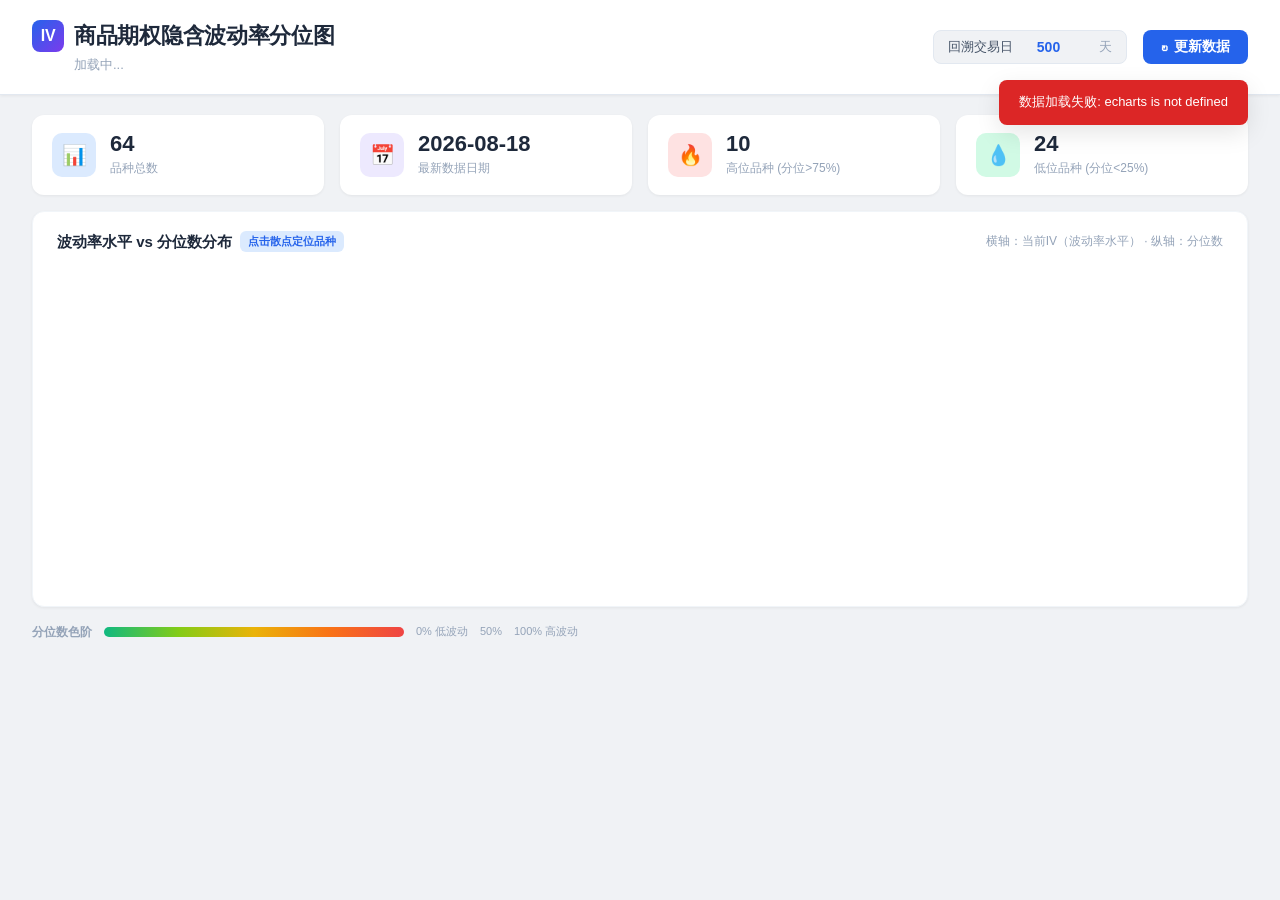
==== static/index.html @ 409130ab "init: IV_Rank 初始化 + Cloudflare Pages 静态构建" ====
<!DOCTYPE html>
<html lang="zh-CN">
<head>
<meta charset="UTF-8">
<meta name="viewport" content="width=device-width, initial-scale=1.0">
<title>商品期权隐含波动率分位图</title>
<style>
  :root {
    --bg-page: #f0f2f5;
    --bg-card: #ffffff;
    --bg-hover: #f8fafc;
    --color-primary: #2563eb;
    --color-primary-light: #dbeafe;
    --color-primary-dark: #1d4ed8;
    --text-primary: #1e293b;
    --text-secondary: #475569;
    --text-muted: #94a3b8;
    --border-color: #e2e8f0;
    --border-light: #f1f5f9;
    --shadow-sm: 0 1px 3px rgba(0,0,0,0.06);
    --shadow-md: 0 4px 12px rgba(0,0,0,0.08);
    --shadow-lg: 0 8px 24px rgba(0,0,0,0.10);
    --radius-sm: 8px;
    --radius-md: 12px;
    --radius-lg: 16px;
    --c-low: #10b981;
    --c-mid-low: #84cc16;
    --c-mid: #eab308;
    --c-mid-high: #f97316;
    --c-high: #ef4444;
  }

  * { margin: 0; padding: 0; box-sizing: border-box; }

  body {
    font-family: -apple-system, BlinkMacSystemFont, 'Segoe UI', 'PingFang SC', 'Microsoft YaHei', 'Helvetica Neue', sans-serif;
    background: var(--bg-page);
    color: var(--text-primary);
    font-size: 14px;
    line-height: 1.6;
    -webkit-font-smoothing: antialiased;
  }

  /* ===== Header ===== */
  .header {
    background: var(--bg-card);
    border-bottom: 1px solid var(--border-color);
    padding: 18px 32px;
    position: sticky;
    top: 0;
    z-index: 100;
    box-shadow: var(--shadow-sm);
  }
  .header-inner {
    max-width: 1400px;
    margin: 0 auto;
    display: flex;
    align-items: center;
    justify-content: space-between;
    gap: 24px;
    flex-wrap: wrap;
  }
  .header-title h1 {
    font-size: 22px;
    font-weight: 700;
    color: var(--text-primary);
    letter-spacing: -0.3px;
    display: flex;
    align-items: center;
    gap: 10px;
  }
  .header-title h1 .icon {
    width: 32px;
    height: 32px;
    background: linear-gradient(135deg, var(--color-primary), #7c3aed);
    border-radius: 8px;
    display: inline-flex;
    align-items: center;
    justify-content: center;
    color: white;
    font-size: 16px;
    flex-shrink: 0;
  }
  .header-title .subtitle {
    font-size: 13px;
    color: var(--text-muted);
    margin-top: 2px;
    margin-left: 42px;
  }
  .header-controls {
    display: flex;
    align-items: center;
    gap: 16px;
  }
  .control-group {
    display: flex;
    align-items: center;
    gap: 8px;
    background: var(--bg-page);
    padding: 6px 14px;
    border-radius: var(--radius-sm);
    border: 1px solid var(--border-color);
  }
  .control-group label {
    font-size: 13px;
    color: var(--text-secondary);
    white-space: nowrap;
  }
  .control-group input {
    width: 70px;
    border: none;
    background: transparent;
    font-size: 14px;
    font-weight: 600;
    color: var(--color-primary);
    text-align: center;
    outline: none;
  }
  .btn-refresh {
    display: flex;
    align-items: center;
    gap: 6px;
    padding: 8px 18px;
    background: var(--color-primary);
    color: white;
    border: none;
    border-radius: var(--radius-sm);
    font-size: 14px;
    font-weight: 600;
    cursor: pointer;
    transition: all 0.2s;
    white-space: nowrap;
  }
  .btn-refresh:hover {
    background: var(--color-primary-dark);
    transform: translateY(-1px);
    box-shadow: 0 4px 12px rgba(37,99,235,0.3);
  }
  .btn-refresh:active { transform: translateY(0); }
  .btn-refresh.loading { pointer-events: none; opacity: 0.7; }
  .btn-refresh .spin {
    display: none;
    width: 14px; height: 14px;
    border: 2px solid rgba(255,255,255,0.3);
    border-top-color: white;
    border-radius: 50%;
    animation: spin 0.7s linear infinite;
  }
  .btn-refresh.loading .spin { display: inline-block; }
  .btn-refresh.loading .refresh-icon { display: none; }

  @keyframes spin { to { transform: rotate(360deg); } }

  /* ===== Stats Bar ===== */
  .stats-bar {
    max-width: 1400px;
    margin: 20px auto 0;
    padding: 0 32px;
    display: grid;
    grid-template-columns: repeat(4, 1fr);
    gap: 16px;
  }
  .stat-card {
    background: var(--bg-card);
    border-radius: var(--radius-md);
    padding: 16px 20px;
    box-shadow: var(--shadow-sm);
    display: flex;
    align-items: center;
    gap: 14px;
    transition: transform 0.2s;
  }
  .stat-card:hover { transform: translateY(-2px); box-shadow: var(--shadow-md); }
  .stat-icon {
    width: 44px; height: 44px;
    border-radius: 10px;
    display: flex; align-items: center; justify-content: center;
    font-size: 20px;
    flex-shrink: 0;
  }
  .stat-icon.blue { background: #dbeafe; color: #2563eb; }
  .stat-icon.green { background: #d1fae5; color: #059669; }
  .stat-icon.red { background: #fee2e2; color: #dc2626; }
  .stat-icon.purple { background: #ede9fe; color: #7c3aed; }
  .stat-value { font-size: 22px; font-weight: 700; color: var(--text-primary); line-height: 1.2; }
  .stat-label { font-size: 12px; color: var(--text-muted); margin-top: 2px; }

  /* ===== Scatter Card ===== */
  .scatter-card {
    max-width: 1400px;
    margin: 16px auto 0;
    padding: 0 32px;
  }
  .scatter-card-inner {
    background: var(--bg-card);
    border-radius: var(--radius-md);
    box-shadow: var(--shadow-sm);
    padding: 18px 24px 8px;
    border: 1px solid var(--border-light);
    transition: box-shadow 0.2s;
  }
  .scatter-card-inner:hover { box-shadow: var(--shadow-md); }
  .scatter-head {
    display: flex;
    align-items: center;
    justify-content: space-between;
    margin-bottom: 4px;
    flex-wrap: wrap;
    gap: 8px;
  }
  .scatter-title {
    font-size: 15px;
    font-weight: 700;
    color: var(--text-primary);
    display: flex;
    align-items: center;
    gap: 8px;
  }
  .scatter-title .tag {
    font-size: 11px;
    font-weight: 600;
    color: var(--color-primary);
    background: var(--color-primary-light);
    padding: 2px 8px;
    border-radius: 6px;
  }
  .scatter-sub {
    font-size: 12px;
    color: var(--text-muted);
  }
  .scatter-chart {
    width: 100%;
    height: 340px;
  }

  /* ===== Legend ===== */
  .legend-bar {
    max-width: 1400px;
    margin: 16px auto 0;
    padding: 0 32px;
    display: flex;
    align-items: center;
    gap: 12px;
  }
  .legend-bar .label {
    font-size: 12px;
    color: var(--text-muted);
    font-weight: 600;
  }
  .legend-gradient {
    flex: 1;
    max-width: 300px;
    height: 10px;
    border-radius: 5px;
    background: linear-gradient(to right, var(--c-low), var(--c-mid-low), var(--c-mid), var(--c-mid-high), var(--c-high));
  }
  .legend-text {
    font-size: 11px;
    color: var(--text-muted);
  }

  /* ===== Symbol List ===== */
  .symbol-list {
    max-width: 1400px;
    margin: 16px auto 32px;
    padding: 0 32px;
  }
  .symbol-row {
    background: var(--bg-card);
    border-radius: var(--radius-md);
    margin-bottom: 8px;
    box-shadow: var(--shadow-sm);
    overflow: hidden;
    transition: box-shadow 0.2s, transform 0.2s;
    border: 1px solid var(--border-light);
  }
  .symbol-row:hover {
    box-shadow: var(--shadow-md);
    border-color: var(--border-color);
  }
  .symbol-row.expanded {
    box-shadow: var(--shadow-lg);
    border-color: var(--color-primary-light);
  }
  .symbol-main {
    display: flex;
    align-items: center;
    padding: 14px 20px;
    cursor: pointer;
    gap: 16px;
    user-select: none;
  }
  .symbol-rank {
    width: 32px; height: 32px;
    border-radius: 8px;
    display: flex; align-items: center; justify-content: center;
    font-size: 13px; font-weight: 700;
    background: var(--bg-page);
    color: var(--text-secondary);
    flex-shrink: 0;
  }
  .symbol-row:nth-child(1) .symbol-rank { background: #fef3c7; color: #d97706; }
  .symbol-row:nth-child(2) .symbol-rank { background: #f1f5f9; color: #475569; }
  .symbol-row:nth-child(3) .symbol-rank { background: #fed7aa; color: #c2410c; }

  .symbol-info {
    width: 180px;
    flex-shrink: 0;
  }
  .symbol-name {
    font-size: 14px; font-weight: 600;
    color: var(--text-primary);
    white-space: nowrap;
    overflow: hidden;
    text-overflow: ellipsis;
  }
  .symbol-meta {
    display: flex;
    align-items: center;
    gap: 6px;
    margin-top: 3px;
  }
  .exchange-tag {
    font-size: 10px;
    padding: 1px 7px;
    border-radius: 4px;
    background: var(--bg-page);
    color: var(--text-muted);
    font-weight: 500;
  }
  .symbol-count {
    font-size: 10px;
    color: var(--text-muted);
  }

  /* Range Bar */
  .range-container {
    flex: 1;
    min-width: 0;
  }
  .range-label {
    position: absolute;
    top: 1px;
    z-index: 1;
    font-size: 11px;
    color: var(--text-muted);
    white-space: nowrap;
    pointer-events: none;
    font-variant-numeric: tabular-nums;
  }
  .range-bar {
    flex: 1;
    position: relative;
    height: 32px;
  }
  .range-track {
    position: absolute;
    left: 0;
    bottom: 4px;
    width: 100%;
    height: 8px;
    border-radius: 4px;
    background: linear-gradient(to right,
      rgba(16,185,129,0.25),
      rgba(132,204,22,0.25),
      rgba(234,179,8,0.25),
      rgba(249,115,22,0.25),
      rgba(239,68,68,0.25));
    border: 1px solid var(--border-color);
  }
  .range-segment {
    position: absolute;
    bottom: 4px;
    height: 8px;
    border-radius: 4px;
    border: 1px solid transparent;
    z-index: 1;
  }
  .range-marker {
    position: absolute;
    /* bottom=8px 使圆点中心(含 translateY(50%) 下移半高)对齐线段中心:
       bar 高32 - 线段中心24 = 8 */
    bottom: 8px;
    transform: translate(-50%, 50%);
    z-index: 2;
    transition: left 0.4s cubic-bezier(0.4, 0, 0.2, 1);
  }
  .marker-dot {
    width: 18px; height: 18px;
    border-radius: 50%;
    border: 3px solid white;
    box-shadow: 0 2px 8px rgba(0,0,0,0.25);
    transition: transform 0.2s;
  }
  .symbol-row:hover .marker-dot { transform: scale(1.15); }
  .marker-label {
    position: absolute;
    bottom: 22px;
    left: 50%;
    transform: translateX(-50%);
    background: var(--text-primary);
    color: white;
    padding: 2px 7px;
    border-radius: 4px;
    font-size: 11px;
    font-weight: 600;
    white-space: nowrap;
    pointer-events: none;
    opacity: 0;
    transition: opacity 0.2s;
  }
  .symbol-row:hover .marker-label { opacity: 1; }

  /* Right side values */
  .symbol-values {
    display: flex;
    align-items: center;
    gap: 20px;
    flex-shrink: 0;
  }
  .value-block {
    text-align: right;
  }
  .value-current {
    font-size: 18px;
    font-weight: 700;
    color: var(--text-primary);
    font-variant-numeric: tabular-nums;
    line-height: 1.2;
  }
  .value-percentile {
    font-size: 18px;
    font-weight: 700;
    font-variant-numeric: tabular-nums;
    line-height: 1.2;
  }
  .value-label {
    font-size: 11px;
    color: var(--text-muted);
    margin-top: 2px;
  }

  .expand-icon {
    width: 28px; height: 28px;
    display: flex; align-items: center; justify-content: center;
    color: var(--text-muted);
    transition: transform 0.3s;
    flex-shrink: 0;
  }
  .symbol-row.expanded .expand-icon { transform: rotate(180deg); color: var(--color-primary); }

  /* Detail Panel */
  .detail-panel {
    max-height: 0;
    overflow: hidden;
    transition: max-height 0.4s cubic-bezier(0.4, 0, 0.2, 1);
  }
  .detail-panel.open { max-height: 600px; }
  .detail-content {
    padding: 8px 20px 20px;
    border-top: 1px solid var(--border-light);
  }
  .detail-header {
    display: flex;
    align-items: center;
    justify-content: space-between;
    margin-bottom: 8px;
    padding-top: 8px;
  }
  .detail-title {
    font-size: 14px;
    font-weight: 600;
    color: var(--text-primary);
  }
  .detail-stats {
    display: flex;
    gap: 20px;
    font-size: 12px;
  }
  .detail-stat {
    display: flex;
    align-items: center;
    gap: 4px;
    color: var(--text-secondary);
  }
  .detail-stat .dot {
    width: 8px; height: 8px;
    border-radius: 50%;
  }
  .chart-container {
    width: 100%;
    height: 360px;
  }

  /* Loading */
  .loading-overlay {
    position: fixed;
    top: 0; left: 0; right: 0; bottom: 0;
    background: rgba(255,255,255,0.8);
    backdrop-filter: blur(4px);
    display: flex;
    flex-direction: column;
    align-items: center;
    justify-content: center;
    z-index: 9999;
    gap: 16px;
  }
  .loading-overlay.hidden { display: none; }
  .loading-spinner {
    width: 48px; height: 48px;
    border: 4px solid var(--border-color);
    border-top-color: var(--color-primary);
    border-radius: 50%;
    animation: spin 0.8s linear infinite;
  }
  .loading-text {
    font-size: 14px;
    color: var(--text-secondary);
  }

  /* Toast */
  .toast {
    position: fixed;
    top: 80px;
    right: 32px;
    background: var(--text-primary);
    color: white;
    padding: 12px 20px;
    border-radius: var(--radius-sm);
    font-size: 13px;
    box-shadow: var(--shadow-lg);
    z-index: 9999;
    opacity: 0;
    transform: translateY(-10px);
    transition: all 0.3s;
    pointer-events: none;
  }
  .toast.show { opacity: 1; transform: translateY(0); }
  .toast.success { background: #059669; }
  .toast.error { background: #dc2626; }

  /* Responsive */
  @media (max-width: 900px) {
    .stats-bar { grid-template-columns: repeat(2, 1fr); }
    .symbol-info { width: 130px; }
    .header-inner { flex-direction: column; align-items: flex-start; }
  }
</style>
</head>
<body>

<div class="loading-overlay" id="loadingOverlay">
  <div class="loading-spinner"></div>
  <div class="loading-text" id="loadingText">正在加载波动率数据...</div>
</div>

<!-- Header -->
<header class="header">
  <div class="header-inner">
    <div class="header-title">
      <h1>
        <span class="icon">IV</span>
        商品期权隐含波动率分位图
      </h1>
      <div class="subtitle" id="subtitle">加载中...</div>
    </div>
    <div class="header-controls">
      <div class="control-group">
        <label>回溯交易日</label>
        <input type="number" id="daysInput" value="500" min="30" max="2000" step="10">
        <span style="color:var(--text-muted);font-size:13px;">天</span>
      </div>
      <button class="btn-refresh" id="refreshBtn">
        <span class="refresh-icon">↻</span>
        <span class="spin"></span>
        <span>更新数据</span>
      </button>
    </div>
  </div>
</header>

<!-- Stats -->
<div class="stats-bar" id="statsBar">
  <div class="stat-card">
    <div class="stat-icon blue">📊</div>
    <div>
      <div class="stat-value" id="statTotal">-</div>
      <div class="stat-label">品种总数</div>
    </div>
  </div>
  <div class="stat-card">
    <div class="stat-icon purple">📅</div>
    <div>
      <div class="stat-value" id="statDate">-</div>
      <div class="stat-label">最新数据日期</div>
    </div>
  </div>
  <div class="stat-card">
    <div class="stat-icon red">🔥</div>
    <div>
      <div class="stat-value" id="statHigh">-</div>
      <div class="stat-label">高位品种 (分位>75%)</div>
    </div>
  </div>
  <div class="stat-card">
    <div class="stat-icon green">💧</div>
    <div>
      <div class="stat-value" id="statLow">-</div>
      <div class="stat-label">低位品种 (分位<25%)</div>
    </div>
  </div>
</div>

<!-- Scatter: IV vs Percentile -->
<div class="scatter-card">
  <div class="scatter-card-inner">
    <div class="scatter-head">
      <div class="scatter-title">波动率水平 vs 分位数分布 <span class="tag">点击散点定位品种</span></div>
      <div class="scatter-sub">横轴：当前IV（波动率水平） · 纵轴：分位数</div>
    </div>
    <div class="scatter-chart" id="scatterChart"></div>
  </div>
</div>

<!-- Legend -->
<div class="legend-bar">
  <span class="label">分位数色阶</span>
  <div class="legend-gradient"></div>
  <span class="legend-text">0% 低波动</span>
  <span class="legend-text">50%</span>
  <span class="legend-text">100% 高波动</span>
</div>

<!-- Symbol List -->
<div class="symbol-list" id="symbolList"></div>

<!-- Toast -->
<div class="toast" id="toast"></div>

<script src="/echarts.min.js"></script>
<script>
const API_BASE = '';
const LOCAL_MODE = new URLSearchParams(location.search).has('local');
let currentDays = 500;
let overviewData = [];
let activeChart = null;
let activeCode = null;
let scatterChart = null;

// ===== Utility Functions =====
function getPercentileColor(p) {
  if (p <= 20) return '#10b981';
  if (p <= 40) return '#84cc16';
  if (p <= 60) return '#eab308';
  if (p <= 80) return '#f97316';
  return '#ef4444';
}

function getPercentileLabel(p) {
  if (p <= 20) return '极低';
  if (p <= 40) return '偏低';
  if (p <= 60) return '中位';
  if (p <= 80) return '偏高';
  return '极高';
}

// hex 色转 rgba（用于线段半透明填充）
function hexToRgba(hex, alpha) {
  const r = parseInt(hex.slice(1, 3), 16);
  const g = parseInt(hex.slice(3, 5), 16);
  const b = parseInt(hex.slice(5, 7), 16);
  return `rgba(${r},${g},${b},${alpha})`;
}

// 全局刻度标签定位：端点贴近边界时贴边对齐，避免溢出
function labelPosStyle(pos) {
  if (pos < 6) return 'left:0;transform:none;text-align:left';
  if (pos > 94) return 'left:100%;transform:translateX(-100%);text-align:right';
  return `left:${pos}%;transform:translateX(-50%)`;
}

function showToast(msg, type) {
  const toast = document.getElementById('toast');
  toast.textContent = msg;
  toast.className = 'toast show ' + (type || '');
  setTimeout(() => { toast.className = 'toast ' + (type || ''); }, 3000);
}

function showLoading(text) {
  document.getElementById('loadingText').textContent = text || '加载中...';
  document.getElementById('loadingOverlay').classList.remove('hidden');
}
function hideLoading() {
  document.getElementById('loadingOverlay').classList.add('hidden');
}

// ===== Data Fetching =====
async function fetchOverview(days) {
  if (LOCAL_MODE) {
    const resp = await fetch(`${API_BASE}/api/overview?days=${days}`);
    if (!resp.ok) throw new Error('获取数据失败');
    return resp.json();
  }
  const resp = await fetch('api/overview.json');
  if (!resp.ok) throw new Error('获取数据失败');
  return resp.json();
}

async function fetchDetail(code, days) {
  if (LOCAL_MODE) {
    const resp = await fetch(`${API_BASE}/api/detail?code=${encodeURIComponent(code)}&days=${days}`);
    if (!resp.ok) throw new Error('获取详情失败');
    return resp.json();
  }
  const resp = await fetch(`api/detail_${encodeURIComponent(code)}.json`);
  if (!resp.ok) throw new Error('获取详情失败');
  return resp.json();
}

async function fetchInfo() {
  if (LOCAL_MODE) {
    const resp = await fetch(`${API_BASE}/api/info`);
    if (!resp.ok) return null;
    return resp.json();
  }
  const resp = await fetch('api/info.json');
  if (!resp.ok) return null;
  return resp.json();
}

// ===== Rendering =====
function renderStats(data) {
  const total = data.length;
  const high = data.filter(d => d.percentile > 75).length;
  const low = data.filter(d => d.percentile < 25).length;
  const latestDate = data.length > 0 ? data[0].current_date : '-';

  document.getElementById('statTotal').textContent = total;
  document.getElementById('statDate').textContent = latestDate;
  document.getElementById('statHigh').textContent = high;
  document.getElementById('statLow').textContent = low;
}

// HTML 转义：所有来自数据源的字符串必须先转义再插入模板（防 XSS/属性逃逸）
function escapeHTML(s) {
  return String(s).replace(/[&<>"']/g, c => ({'&':'&amp;','<':'&lt;','>':'&gt;','"':'&quot;',"'":'&#39;'}[c]));
}

function renderSymbolRow(item, index, gmin, gmax) {
  const color = getPercentileColor(item.percentile);
  const rank = index + 1;
  const shortName = escapeHTML(item.short_name || item.name);
  const code = escapeHTML(item.code);
  const exchange = escapeHTML(item.exchange);

  // 全局统一刻度：所有品种共用 [gmin, gmax]，线段/标记均按此定位
  const span = (gmax - gmin) || 1;
  const clamp = v => Math.max(0, Math.min(100, v));
  const posMin = clamp((item.min - gmin) / span * 100);
  const posMax = clamp((item.max - gmin) / span * 100);
  const posCur = clamp((item.current - gmin) / span * 100);
  const segStyle = `left:${posMin}%;width:${Math.max(posMax - posMin, 0.3)}%`;
  const minStyle = labelPosStyle(posMin);
  const maxStyle = labelPosStyle(posMax);

  return `
    <div class="symbol-row" data-code="${code}" onclick="toggleDetail('${code}')">
      <div class="symbol-main">
        <div class="symbol-rank">${rank}</div>
        <div class="symbol-info">
          <div class="symbol-name" title="${shortName}">${shortName}</div>
          <div class="symbol-meta">
            <span class="exchange-tag">${exchange}</span>
            <span class="symbol-count">${item.data_count}日</span>
          </div>
        </div>
        <div class="range-container">
          <div class="range-bar">
            <div class="range-track"></div>
            <div class="range-segment" style="${segStyle};background:${hexToRgba(color, 0.3)};border-color:${color};"></div>
            <span class="range-label min" style="${minStyle}">${item.min.toFixed(1)}%</span>
            <span class="range-label max" style="${maxStyle}">${item.max.toFixed(1)}%</span>
            <div class="range-marker" style="left: ${posCur}%;">
              <div class="marker-label">${item.current.toFixed(2)}%</div>
              <div class="marker-dot" style="background: ${color};"></div>
            </div>
          </div>
        </div>
        <div class="symbol-values">
          <div class="value-block">
            <div class="value-current">${item.current.toFixed(2)}%</div>
            <div class="value-label">当前IV</div>
          </div>
          <div class="value-block">
            <div class="value-percentile" style="color: ${color};">${item.percentile.toFixed(0)}%</div>
            <div class="value-label">${getPercentileLabel(item.percentile)}</div>
          </div>
        </div>
        <div class="expand-icon">
          <svg width="16" height="16" viewBox="0 0 16 16" fill="none">
            <path d="M4 6l4 4 4-4" stroke="currentColor" stroke-width="2" stroke-linecap="round" stroke-linejoin="round"/>
          </svg>
        </div>
      </div>
      <div class="detail-panel" id="detail-${code}">
        <div class="detail-content">
          <div class="detail-header">
            <div class="detail-title">${shortName} · 隐含波动率走势</div>
            <div class="detail-stats">
              <div class="detail-stat"><span class="dot" style="background:#10b981"></span>最低 ${item.min.toFixed(2)}%</div>
              <div class="detail-stat"><span class="dot" style="background:#64748b"></span>均值 ${item.avg.toFixed(2)}%</div>
              <div class="detail-stat"><span class="dot" style="background:#ef4444"></span>最高 ${item.max.toFixed(2)}%</div>
              <div class="detail-stat"><span class="dot" style="background:${getPercentileColor(item.percentile)}"></span>当前 ${item.current.toFixed(2)}% (${item.percentile.toFixed(1)}%)</div>
            </div>
          </div>
          <div class="chart-container" id="chart-${code}"></div>
        </div>
      </div>
    </div>
  `;
}

function renderList(data) {
  const container = document.getElementById('symbolList');
  // 全局统一刻度：取 min 的 P10 与 max 的 P90 分位，抗极端品种拉爆刻度；
  // 超出刻度的品种线段自然贴边，标签仍显示真实值
  const pct = (arr, p) => {
    const s = [...arr].sort((a, b) => a - b);
    return s[Math.min(s.length - 1, Math.max(0, Math.floor(s.length * p)))];
  };
  let gmin = pct(data.map(d => d.min), 0.1);
  let gmax = pct(data.map(d => d.max), 0.9);
  if (!isFinite(gmin) || !isFinite(gmax) || gmax - gmin < 1e-9) { gmin = 0; gmax = 1; }
  container.innerHTML = data.map((item, i) => renderSymbolRow(item, i, gmin, gmax)).join('');
}

// ===== Scatter Chart: IV vs Percentile =====
function renderScatter(data) {
  const dom = document.getElementById('scatterChart');
  if (!dom) return;
  if (!scatterChart) {
    scatterChart = echarts.init(dom);
    const rh = () => { if (scatterChart && !scatterChart.isDisposed()) scatterChart.resize(); };
    window.addEventListener('resize', rh);
  }

  const pts = data.map(d => ({
    value: [d.current, d.percentile],
    name: d.short_name || d.name,
    code: d.code,
    exchange: d.exchange,
    current: d.current,
    percentile: d.percentile,
    min: d.min,
    max: d.max
  }));

  scatterChart.setOption({
    backgroundColor: 'transparent',
    tooltip: {
      backgroundColor: 'rgba(30,41,59,0.95)',
      borderColor: 'transparent',
      padding: [8, 12],
      textStyle: { color: '#fff', fontSize: 12 },
      formatter: function(p) {
        const d = p.data;
        const c = getPercentileColor(d.percentile);
        return `<div style="font-weight:700;font-size:13px;margin-bottom:4px">${escapeHTML(d.short_name || d.name)} <span style="font-size:11px;color:#94a3b8;font-weight:400;margin-left:4px">${escapeHTML(d.exchange)}</span></div>` +
          `<div style="margin:2px 0">当前IV: <b style="color:${c}">${d.current.toFixed(2)}%</b></div>` +
          `<div style="margin:2px 0">分位数: <b style="color:${c}">${d.percentile.toFixed(1)}%</b> <span style="color:#cbd5e1">(${getPercentileLabel(d.percentile)})</span></div>` +
          `<div style="margin-top:2px;color:#94a3b8;font-size:11px">区间 ${d.min.toFixed(1)}% ~ ${d.max.toFixed(1)}%</div>`;
      }
    },
    grid: { left: '3%', right: '4%', top: 20, bottom: 44, containLabel: true },
    xAxis: {
      type: 'value',
      name: '当前IV',
      nameLocation: 'middle',
      nameGap: 30,
      nameTextStyle: { color: '#94a3b8', fontSize: 11 },
      scale: true,
      axisLine: { lineStyle: { color: '#e2e8f0' } },
      axisTick: { show: false },
      splitLine: { lineStyle: { color: '#f1f5f9' } },
      axisLabel: { color: '#94a3b8', fontSize: 11, formatter: '{value}%' }
    },
    yAxis: {
      type: 'value',
      name: '分位数',
      nameLocation: 'middle',
      nameGap: 38,
      nameTextStyle: { color: '#94a3b8', fontSize: 11 },
      min: 0,
      max: 100,
      axisLine: { show: false },
      axisTick: { show: false },
      splitLine: { lineStyle: { color: '#f1f5f9', type: 'dashed' } },
      axisLabel: { color: '#94a3b8', fontSize: 11, formatter: '{value}%' }
    },
    visualMap: {
      show: false,
      min: 0,
      max: 100,
      dimension: 1,
      inRange: { color: ['#10b981', '#84cc16', '#eab308', '#f97316', '#ef4444'] }
    },
    series: [{
      type: 'scatter',
      data: pts,
      symbolSize: 13,
      itemStyle: {
        opacity: 0.88,
        borderColor: '#fff',
        borderWidth: 1.5,
        shadowBlur: 6,
        shadowColor: 'rgba(0,0,0,0.18)'
      },
      emphasis: {
        scale: 1.45,
        itemStyle: {
          borderColor: '#fff',
          borderWidth: 2,
          shadowBlur: 12,
          shadowColor: 'rgba(0,0,0,0.28)'
        }
      },
      markLine: {
        symbol: 'none',
        silent: true,
        data: [
          { yAxis: 25, lineStyle: { color: '#10b981', type: 'dashed', width: 1, opacity: 0.45 }, label: { formatter: '25%', color: '#10b981', fontSize: 10, position: 'insideStartTop' } },
          { yAxis: 50, lineStyle: { color: '#94a3b8', type: 'dashed', width: 1, opacity: 0.4 }, label: { formatter: '中位 50%', color: '#94a3b8', fontSize: 10, position: 'insideStartTop' } },
          { yAxis: 75, lineStyle: { color: '#ef4444', type: 'dashed', width: 1, opacity: 0.45 }, label: { formatter: '75%', color: '#ef4444', fontSize: 10, position: 'insideStartTop' } }
        ]
      }
    }]
  }, true);

  // 点击散点 → 滚动并高亮对应品种行
  scatterChart.off('click');
  scatterChart.on('click', function(params) {
    if (params.data && params.data.code) {
      const row = document.querySelector(`.symbol-row[data-code="${params.data.code}"]`);
      if (row) {
        row.scrollIntoView({ behavior: 'smooth', block: 'center' });
        const orig = row.style.boxShadow;
        row.style.transition = 'box-shadow 0.4s';
        row.style.boxShadow = '0 0 0 3px rgba(37,99,235,0.4), 0 8px 24px rgba(0,0,0,0.12)';
        setTimeout(() => { row.style.boxShadow = orig; }, 1600);
      }
    }
  });
}

// ===== Expand/Collapse Detail =====
function disposeActiveChart() {
  if (activeChart) {
    // Remove resize listener
    const container = activeChart.getDom();
    if (container && container._resizeHandler) {
      window.removeEventListener('resize', container._resizeHandler);
      container._resizeHandler = null;
    }
    activeChart.dispose();
    activeChart = null;
  }
}

async function toggleDetail(code) {
  const row = document.querySelector(`.symbol-row[data-code="${code}"]`);
  const panel = document.getElementById(`detail-${code}`);

  if (!row || !panel) return;

  // If expanding
  if (!panel.classList.contains('open')) {
    // Close any open panel first
    if (activeCode && activeCode !== code) {
      const prevPanel = document.getElementById(`detail-${activeCode}`);
      const prevRow = document.querySelector(`.symbol-row[data-code="${activeCode}"]`);
      if (prevPanel) prevPanel.classList.remove('open');
      if (prevRow) prevRow.classList.remove('expanded');
      disposeActiveChart();
    }

    // Open this one
    row.classList.add('expanded');
    panel.classList.add('open');
    activeCode = code;

    // Load chart after panel expands
    setTimeout(async () => {
      await loadChart(code);
    }, 200);
  } else {
    // Close this one
    row.classList.remove('expanded');
    panel.classList.remove('open');
    disposeActiveChart();
    activeCode = null;
  }
}

async function loadChart(code) {
  const chartDiv = document.getElementById(`chart-${code}`);
  if (!chartDiv) return;

  // Show loading in chart area
  chartDiv.innerHTML = '<div style="display:flex;align-items:center;justify-content:center;height:100%;color:var(--text-muted);">加载走势数据...</div>';

  try {
    const detail = await fetchDetail(code, currentDays);
    if (!detail || detail.error) {
      chartDiv.innerHTML = '<div style="display:flex;align-items:center;justify-content:center;height:100%;color:var(--text-muted);">暂无数据</div>';
      return;
    }

    chartDiv.innerHTML = '';
    const chart = echarts.init(chartDiv);
    activeChart = chart;

    const color = getPercentileColor(detail.percentile);

    const option = {
      tooltip: {
        trigger: 'axis',
        backgroundColor: 'rgba(30,41,59,0.95)',
        borderColor: 'rgba(30,41,59,0.95)',
        textStyle: { color: '#fff', fontSize: 12 },
        formatter: function(params) {
          const p = params[0];
          return `<div style="font-size:12px">${p.axisValue}</div><div style="margin-top:4px;font-weight:600;color:${color}">IV: ${p.value.toFixed(2)}%</div>`;
        }
      },
      grid: {
        left: '3%',
        right: '3%',
        bottom: '18%',
        top: '8%',
        containLabel: true
      },
      xAxis: {
        type: 'category',
        data: detail.dates,
        boundaryGap: false,
        axisLine: { lineStyle: { color: '#e2e8f0' } },
        axisLabel: {
          color: '#94a3b8',
          fontSize: 11,
          // 每年第一个出现的时间点带年份（如 17-03-31），其余只显示 MM-DD，避免冗余
          formatter: (function() {
            let lastYear = null;
            return function(val) {
              const y = val.substring(2, 4);
              if (y !== lastYear) {
                lastYear = y;
                return `${y}-${val.substring(5)}`;
              }
              return val.substring(5);
            };
          })()
        },
        axisTick: { show: false }
      },
      yAxis: {
        type: 'value',
        scale: true,
        axisLine: { show: false },
        axisTick: { show: false },
        splitLine: { lineStyle: { color: '#f1f5f9', type: 'dashed' } },
        axisLabel: {
          color: '#94a3b8',
          fontSize: 11,
          formatter: '{value}%'
        }
      },
      dataZoom: [
        {
          type: 'inside',
          start: 0,
          end: 100
        },
        {
          type: 'slider',
          start: 0,
          end: 100,
          height: 24,
          bottom: 8,
          borderColor: '#e2e8f0',
          fillerColor: 'rgba(37,99,235,0.1)',
          handleStyle: { color: '#2563eb', borderColor: '#2563eb' },
          moveHandleStyle: { color: '#2563eb' },
          textStyle: { color: '#94a3b8', fontSize: 10 },
          dataBackground: {
            lineStyle: { color: '#cbd5e1' },
            areaStyle: { color: 'rgba(203,213,225,0.3)' }
          },
          selectedDataBackground: {
            lineStyle: { color: '#2563eb' },
            areaStyle: { color: 'rgba(37,99,235,0.2)' }
          }
        }
      ],
      series: [{
        name: 'IV',
        type: 'line',
        data: detail.values,
        smooth: 0.3,
        symbol: 'none',
        sampling: 'lttb',
        lineStyle: { width: 2, color: color },
        areaStyle: {
          color: new echarts.graphic.LinearGradient(0, 0, 0, 1, [
            { offset: 0, color: color + '40' },
            { offset: 1, color: color + '05' }
          ])
        },
        markLine: {
          symbol: 'none',
          precision: 2,
          data: [
            {
              yAxis: detail.min,
              lineStyle: { color: '#10b981', type: 'dashed', width: 1 },
              label: { formatter: '最低 {c}%', color: '#10b981', fontSize: 10, position: 'insideStartTop' }
            },
            {
              yAxis: detail.avg,
              lineStyle: { color: '#64748b', type: 'dashed', width: 1 },
              label: { formatter: '均值 {c}%', color: '#64748b', fontSize: 10, position: 'insideStartTop' }
            },
            {
              yAxis: detail.max,
              lineStyle: { color: '#ef4444', type: 'dashed', width: 1 },
              label: { formatter: '最高 {c}%', color: '#ef4444', fontSize: 10, position: 'insideStartTop' }
            }
          ]
        },
        markPoint: {
          symbol: 'circle',
          symbolSize: 8,
          data: [
            {
              type: 'max',
              name: '最高',
              itemStyle: { color: '#ef4444' },
              label: { show: false }
            },
            {
              type: 'min',
              name: '最低',
              itemStyle: { color: '#10b981' },
              label: { show: false }
            }
          ]
        }
      }]
    };

    chart.setOption(option);

    // Resize handler
    const resizeHandler = () => { if (chart && !chart.isDisposed()) chart.resize(); };
    chartDiv._resizeHandler = resizeHandler;
    window.addEventListener('resize', resizeHandler);

  } catch (e) {
    console.error('Chart error:', e);
    chartDiv.innerHTML = '<div style="display:flex;align-items:center;justify-content:center;height:100%;color:#ef4444;">数据加载失败</div>';
  }
}

// ===== Main Load =====
async function loadData(days) {
  currentDays = days;
  showLoading('正在加载波动率数据...');

  // Close any open detail
  disposeActiveChart();
  activeCode = null;

  try {
    const [overview, info] = await Promise.all([fetchOverview(days), fetchInfo()]);
    overviewData = overview.data || [];
    renderStats(overviewData);
    renderScatter(overviewData);
    renderList(overviewData);

    if (info) {
      document.getElementById('subtitle').textContent =
        `共 ${info.symbol_count} 个品种 · 数据更新至 ${info.latest_date || '-'}`;
    }
  } catch (e) {
    console.error(e);
    showToast('数据加载失败: ' + e.message, 'error');
  } finally {
    hideLoading();
  }
}

// ===== Refresh =====
async function refreshData() {
  if (!LOCAL_MODE) {
    showToast('线上为静态快照，更新需重新构建部署', 'info');
    return;
  }
  const btn = document.getElementById('refreshBtn');
  btn.classList.add('loading');

  // Close any open detail
  disposeActiveChart();
  activeCode = null;

  try {
    const resp = await fetch(`${API_BASE}/api/refresh?days=${currentDays}`);
    const result = await resp.json();
    overviewData = result.data || [];
    renderStats(overviewData);
    renderScatter(overviewData);
    renderList(overviewData);

    const info = await fetchInfo();
    if (info) {
      document.getElementById('subtitle').textContent =
        `共 ${info.symbol_count} 个品种 · 数据更新至 ${info.latest_date || '-'}`;
    }

    showToast('数据已更新', 'success');
  } catch (e) {
    console.error(e);
    showToast('更新失败: ' + e.message, 'error');
  } finally {
    btn.classList.remove('loading');
  }
}

// ===== Event Listeners =====
document.getElementById('refreshBtn').addEventListener('click', refreshData);

let daysTimer = null;
document.getElementById('daysInput').addEventListener('input', function(e) {
  const val = parseInt(e.target.value);
  if (isNaN(val) || val < 30) return;
  clearTimeout(daysTimer);
  daysTimer = setTimeout(() => {
    if (val >= 30 && val <= 2000) {
      loadData(val);
    }
  }, 600);
});

document.getElementById('daysInput').addEventListener('blur', function(e) {
  const val = parseInt(e.target.value);
  if (isNaN(val) || val < 30) {
    e.target.value = currentDays;
  } else if (val > 2000) {
    e.target.value = 2000;
    loadData(2000);
  }
});

// ===== Heartbeat: 网页关闭后自动释放端口 =====
function sendHeartbeat() {
  if (!LOCAL_MODE) return;
  fetch(`${API_BASE}/api/heartbeat`, { method: 'GET' }).catch(() => {});
}

// 页面可见时立即发一次心跳，然后定期发送
document.addEventListener('visibilitychange', () => {
  if (!document.hidden) sendHeartbeat();
});

// 每5秒发送心跳，保持服务器活跃
setInterval(sendHeartbeat, 5000);
// 页面加载后立即发送
sendHeartbeat();

// 页面关闭时通知服务器关闭（被汇总面板 Hub 以 ?embed=1 嵌入时，生命周期由 Hub 统一纳管，不自行关闭）
const _embedded = new URLSearchParams(location.search).has('embed');
if (!_embedded) {
  window.addEventListener('beforeunload', () => {
    fetch(`${API_BASE}/api/shutdown`, { method: 'GET', keepalive: true }).catch(() => {});
  });
}

// 静态部署（非本地模式）下禁用 days 自由输入：线上为固定 500 天快照
if (!LOCAL_MODE) {
  const _di = document.getElementById('daysInput');
  if (_di) _di.disabled = true;
}

// ===== Init =====
loadData(500);
</script>
</body>
</html>
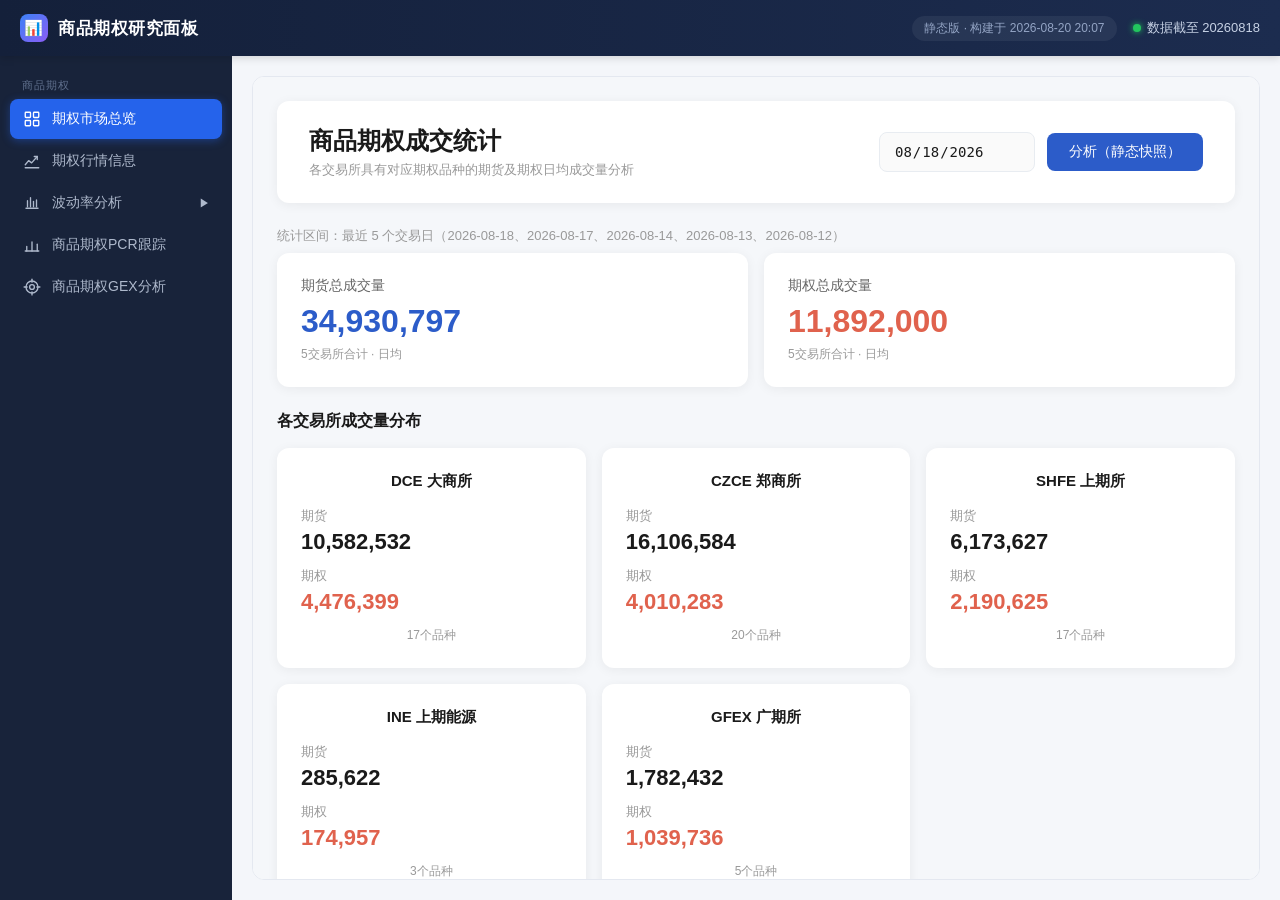
==== commit 749ad1d6: "feat: 商品期权信息汇总面板静态站（替换 IV_Rank 单页） - 静态 Hub 面板：6 子页（成交统计/最痛点/波动率/IV分位/PCR/GEX）+ 相关性页 - build_site.py" ====
--- a/static/index.html
+++ b/static/index.html
@@ -3,1294 +3,197 @@
 <head>
 <meta charset="UTF-8">
 <meta name="viewport" content="width=device-width, initial-scale=1.0">
-<title>商品期权隐含波动率分位图</title>
+<title>商品期权研究面板</title>
 <style>
-  :root {
-    --bg-page: #f0f2f5;
-    --bg-card: #ffffff;
-    --bg-hover: #f8fafc;
-    --color-primary: #2563eb;
-    --color-primary-light: #dbeafe;
-    --color-primary-dark: #1d4ed8;
-    --text-primary: #1e293b;
-    --text-secondary: #475569;
-    --text-muted: #94a3b8;
-    --border-color: #e2e8f0;
-    --border-light: #f1f5f9;
-    --shadow-sm: 0 1px 3px rgba(0,0,0,0.06);
-    --shadow-md: 0 4px 12px rgba(0,0,0,0.08);
-    --shadow-lg: 0 8px 24px rgba(0,0,0,0.10);
-    --radius-sm: 8px;
-    --radius-md: 12px;
-    --radius-lg: 16px;
-    --c-low: #10b981;
-    --c-mid-low: #84cc16;
-    --c-mid: #eab308;
-    --c-mid-high: #f97316;
-    --c-high: #ef4444;
-  }
-
-  * { margin: 0; padding: 0; box-sizing: border-box; }
-
-  body {
-    font-family: -apple-system, BlinkMacSystemFont, 'Segoe UI', 'PingFang SC', 'Microsoft YaHei', 'Helvetica Neue', sans-serif;
-    background: var(--bg-page);
-    color: var(--text-primary);
-    font-size: 14px;
-    line-height: 1.6;
-    -webkit-font-smoothing: antialiased;
-  }
-
-  /* ===== Header ===== */
-  .header {
-    background: var(--bg-card);
-    border-bottom: 1px solid var(--border-color);
-    padding: 18px 32px;
-    position: sticky;
-    top: 0;
-    z-index: 100;
-    box-shadow: var(--shadow-sm);
-  }
-  .header-inner {
-    max-width: 1400px;
-    margin: 0 auto;
-    display: flex;
-    align-items: center;
-    justify-content: space-between;
-    gap: 24px;
-    flex-wrap: wrap;
-  }
-  .header-title h1 {
-    font-size: 22px;
-    font-weight: 700;
-    color: var(--text-primary);
-    letter-spacing: -0.3px;
-    display: flex;
-    align-items: center;
-    gap: 10px;
-  }
-  .header-title h1 .icon {
-    width: 32px;
-    height: 32px;
-    background: linear-gradient(135deg, var(--color-primary), #7c3aed);
-    border-radius: 8px;
-    display: inline-flex;
-    align-items: center;
-    justify-content: center;
-    color: white;
-    font-size: 16px;
-    flex-shrink: 0;
-  }
-  .header-title .subtitle {
-    font-size: 13px;
-    color: var(--text-muted);
-    margin-top: 2px;
-    margin-left: 42px;
-  }
-  .header-controls {
-    display: flex;
-    align-items: center;
-    gap: 16px;
-  }
-  .control-group {
-    display: flex;
-    align-items: center;
-    gap: 8px;
-    background: var(--bg-page);
-    padding: 6px 14px;
-    border-radius: var(--radius-sm);
-    border: 1px solid var(--border-color);
-  }
-  .control-group label {
-    font-size: 13px;
-    color: var(--text-secondary);
-    white-space: nowrap;
-  }
-  .control-group input {
-    width: 70px;
-    border: none;
-    background: transparent;
-    font-size: 14px;
-    font-weight: 600;
-    color: var(--color-primary);
-    text-align: center;
-    outline: none;
-  }
-  .btn-refresh {
-    display: flex;
-    align-items: center;
-    gap: 6px;
-    padding: 8px 18px;
-    background: var(--color-primary);
-    color: white;
-    border: none;
-    border-radius: var(--radius-sm);
-    font-size: 14px;
-    font-weight: 600;
-    cursor: pointer;
-    transition: all 0.2s;
-    white-space: nowrap;
-  }
-  .btn-refresh:hover {
-    background: var(--color-primary-dark);
-    transform: translateY(-1px);
-    box-shadow: 0 4px 12px rgba(37,99,235,0.3);
-  }
-  .btn-refresh:active { transform: translateY(0); }
-  .btn-refresh.loading { pointer-events: none; opacity: 0.7; }
-  .btn-refresh .spin {
-    display: none;
-    width: 14px; height: 14px;
-    border: 2px solid rgba(255,255,255,0.3);
-    border-top-color: white;
-    border-radius: 50%;
-    animation: spin 0.7s linear infinite;
-  }
-  .btn-refresh.loading .spin { display: inline-block; }
-  .btn-refresh.loading .refresh-icon { display: none; }
-
-  @keyframes spin { to { transform: rotate(360deg); } }
-
-  /* ===== Stats Bar ===== */
-  .stats-bar {
-    max-width: 1400px;
-    margin: 20px auto 0;
-    padding: 0 32px;
-    display: grid;
-    grid-template-columns: repeat(4, 1fr);
-    gap: 16px;
-  }
-  .stat-card {
-    background: var(--bg-card);
-    border-radius: var(--radius-md);
-    padding: 16px 20px;
-    box-shadow: var(--shadow-sm);
-    display: flex;
-    align-items: center;
-    gap: 14px;
-    transition: transform 0.2s;
-  }
-  .stat-card:hover { transform: translateY(-2px); box-shadow: var(--shadow-md); }
-  .stat-icon {
-    width: 44px; height: 44px;
-    border-radius: 10px;
-    display: flex; align-items: center; justify-content: center;
-    font-size: 20px;
-    flex-shrink: 0;
-  }
-  .stat-icon.blue { background: #dbeafe; color: #2563eb; }
-  .stat-icon.green { background: #d1fae5; color: #059669; }
-  .stat-icon.red { background: #fee2e2; color: #dc2626; }
-  .stat-icon.purple { background: #ede9fe; color: #7c3aed; }
-  .stat-value { font-size: 22px; font-weight: 700; color: var(--text-primary); line-height: 1.2; }
-  .stat-label { font-size: 12px; color: var(--text-muted); margin-top: 2px; }
-
-  /* ===== Scatter Card ===== */
-  .scatter-card {
-    max-width: 1400px;
-    margin: 16px auto 0;
-    padding: 0 32px;
-  }
-  .scatter-card-inner {
-    background: var(--bg-card);
-    border-radius: var(--radius-md);
-    box-shadow: var(--shadow-sm);
-    padding: 18px 24px 8px;
-    border: 1px solid var(--border-light);
-    transition: box-shadow 0.2s;
-  }
-  .scatter-card-inner:hover { box-shadow: var(--shadow-md); }
-  .scatter-head {
-    display: flex;
-    align-items: center;
-    justify-content: space-between;
-    margin-bottom: 4px;
-    flex-wrap: wrap;
-    gap: 8px;
-  }
-  .scatter-title {
-    font-size: 15px;
-    font-weight: 700;
-    color: var(--text-primary);
-    display: flex;
-    align-items: center;
-    gap: 8px;
-  }
-  .scatter-title .tag {
-    font-size: 11px;
-    font-weight: 600;
-    color: var(--color-primary);
-    background: var(--color-primary-light);
-    padding: 2px 8px;
-    border-radius: 6px;
-  }
-  .scatter-sub {
-    font-size: 12px;
-    color: var(--text-muted);
-  }
-  .scatter-chart {
-    width: 100%;
-    height: 340px;
-  }
-
-  /* ===== Legend ===== */
-  .legend-bar {
-    max-width: 1400px;
-    margin: 16px auto 0;
-    padding: 0 32px;
-    display: flex;
-    align-items: center;
-    gap: 12px;
-  }
-  .legend-bar .label {
-    font-size: 12px;
-    color: var(--text-muted);
-    font-weight: 600;
-  }
-  .legend-gradient {
-    flex: 1;
-    max-width: 300px;
-    height: 10px;
-    border-radius: 5px;
-    background: linear-gradient(to right, var(--c-low), var(--c-mid-low), var(--c-mid), var(--c-mid-high), var(--c-high));
-  }
-  .legend-text {
-    font-size: 11px;
-    color: var(--text-muted);
-  }
-
-  /* ===== Symbol List ===== */
-  .symbol-list {
-    max-width: 1400px;
-    margin: 16px auto 32px;
-    padding: 0 32px;
-  }
-  .symbol-row {
-    background: var(--bg-card);
-    border-radius: var(--radius-md);
-    margin-bottom: 8px;
-    box-shadow: var(--shadow-sm);
-    overflow: hidden;
-    transition: box-shadow 0.2s, transform 0.2s;
-    border: 1px solid var(--border-light);
-  }
-  .symbol-row:hover {
-    box-shadow: var(--shadow-md);
-    border-color: var(--border-color);
-  }
-  .symbol-row.expanded {
-    box-shadow: var(--shadow-lg);
-    border-color: var(--color-primary-light);
-  }
-  .symbol-main {
-    display: flex;
-    align-items: center;
-    padding: 14px 20px;
-    cursor: pointer;
-    gap: 16px;
-    user-select: none;
-  }
-  .symbol-rank {
-    width: 32px; height: 32px;
-    border-radius: 8px;
-    display: flex; align-items: center; justify-content: center;
-    font-size: 13px; font-weight: 700;
-    background: var(--bg-page);
-    color: var(--text-secondary);
-    flex-shrink: 0;
-  }
-  .symbol-row:nth-child(1) .symbol-rank { background: #fef3c7; color: #d97706; }
-  .symbol-row:nth-child(2) .symbol-rank { background: #f1f5f9; color: #475569; }
-  .symbol-row:nth-child(3) .symbol-rank { background: #fed7aa; color: #c2410c; }
-
-  .symbol-info {
-    width: 180px;
-    flex-shrink: 0;
-  }
-  .symbol-name {
-    font-size: 14px; font-weight: 600;
-    color: var(--text-primary);
-    white-space: nowrap;
-    overflow: hidden;
-    text-overflow: ellipsis;
-  }
-  .symbol-meta {
-    display: flex;
-    align-items: center;
-    gap: 6px;
-    margin-top: 3px;
-  }
-  .exchange-tag {
-    font-size: 10px;
-    padding: 1px 7px;
-    border-radius: 4px;
-    background: var(--bg-page);
-    color: var(--text-muted);
-    font-weight: 500;
-  }
-  .symbol-count {
-    font-size: 10px;
-    color: var(--text-muted);
-  }
-
-  /* Range Bar */
-  .range-container {
-    flex: 1;
-    min-width: 0;
-  }
-  .range-label {
-    position: absolute;
-    top: 1px;
-    z-index: 1;
-    font-size: 11px;
-    color: var(--text-muted);
-    white-space: nowrap;
-    pointer-events: none;
-    font-variant-numeric: tabular-nums;
-  }
-  .range-bar {
-    flex: 1;
-    position: relative;
-    height: 32px;
-  }
-  .range-track {
-    position: absolute;
-    left: 0;
-    bottom: 4px;
-    width: 100%;
-    height: 8px;
-    border-radius: 4px;
-    background: linear-gradient(to right,
-      rgba(16,185,129,0.25),
-      rgba(132,204,22,0.25),
-      rgba(234,179,8,0.25),
-      rgba(249,115,22,0.25),
-      rgba(239,68,68,0.25));
-    border: 1px solid var(--border-color);
-  }
-  .range-segment {
-    position: absolute;
-    bottom: 4px;
-    height: 8px;
-    border-radius: 4px;
-    border: 1px solid transparent;
-    z-index: 1;
-  }
-  .range-marker {
-    position: absolute;
-    /* bottom=8px 使圆点中心(含 translateY(50%) 下移半高)对齐线段中心:
-       bar 高32 - 线段中心24 = 8 */
-    bottom: 8px;
-    transform: translate(-50%, 50%);
-    z-index: 2;
-    transition: left 0.4s cubic-bezier(0.4, 0, 0.2, 1);
-  }
-  .marker-dot {
-    width: 18px; height: 18px;
-    border-radius: 50%;
-    border: 3px solid white;
-    box-shadow: 0 2px 8px rgba(0,0,0,0.25);
-    transition: transform 0.2s;
-  }
-  .symbol-row:hover .marker-dot { transform: scale(1.15); }
-  .marker-label {
-    position: absolute;
-    bottom: 22px;
-    left: 50%;
-    transform: translateX(-50%);
-    background: var(--text-primary);
-    color: white;
-    padding: 2px 7px;
-    border-radius: 4px;
-    font-size: 11px;
-    font-weight: 600;
-    white-space: nowrap;
-    pointer-events: none;
-    opacity: 0;
-    transition: opacity 0.2s;
-  }
-  .symbol-row:hover .marker-label { opacity: 1; }
-
-  /* Right side values */
-  .symbol-values {
-    display: flex;
-    align-items: center;
-    gap: 20px;
-    flex-shrink: 0;
-  }
-  .value-block {
-    text-align: right;
-  }
-  .value-current {
-    font-size: 18px;
-    font-weight: 700;
-    color: var(--text-primary);
-    font-variant-numeric: tabular-nums;
-    line-height: 1.2;
-  }
-  .value-percentile {
-    font-size: 18px;
-    font-weight: 700;
-    font-variant-numeric: tabular-nums;
-    line-height: 1.2;
-  }
-  .value-label {
-    font-size: 11px;
-    color: var(--text-muted);
-    margin-top: 2px;
-  }
-
-  .expand-icon {
-    width: 28px; height: 28px;
-    display: flex; align-items: center; justify-content: center;
-    color: var(--text-muted);
-    transition: transform 0.3s;
-    flex-shrink: 0;
-  }
-  .symbol-row.expanded .expand-icon { transform: rotate(180deg); color: var(--color-primary); }
-
-  /* Detail Panel */
-  .detail-panel {
-    max-height: 0;
-    overflow: hidden;
-    transition: max-height 0.4s cubic-bezier(0.4, 0, 0.2, 1);
-  }
-  .detail-panel.open { max-height: 600px; }
-  .detail-content {
-    padding: 8px 20px 20px;
-    border-top: 1px solid var(--border-light);
-  }
-  .detail-header {
-    display: flex;
-    align-items: center;
-    justify-content: space-between;
-    margin-bottom: 8px;
-    padding-top: 8px;
-  }
-  .detail-title {
-    font-size: 14px;
-    font-weight: 600;
-    color: var(--text-primary);
-  }
-  .detail-stats {
-    display: flex;
-    gap: 20px;
-    font-size: 12px;
-  }
-  .detail-stat {
-    display: flex;
-    align-items: center;
-    gap: 4px;
-    color: var(--text-secondary);
-  }
-  .detail-stat .dot {
-    width: 8px; height: 8px;
-    border-radius: 50%;
-  }
-  .chart-container {
-    width: 100%;
-    height: 360px;
-  }
-
-  /* Loading */
-  .loading-overlay {
-    position: fixed;
-    top: 0; left: 0; right: 0; bottom: 0;
-    background: rgba(255,255,255,0.8);
-    backdrop-filter: blur(4px);
-    display: flex;
-    flex-direction: column;
-    align-items: center;
-    justify-content: center;
-    z-index: 9999;
-    gap: 16px;
-  }
-  .loading-overlay.hidden { display: none; }
-  .loading-spinner {
-    width: 48px; height: 48px;
-    border: 4px solid var(--border-color);
-    border-top-color: var(--color-primary);
-    border-radius: 50%;
-    animation: spin 0.8s linear infinite;
-  }
-  .loading-text {
-    font-size: 14px;
-    color: var(--text-secondary);
-  }
-
-  /* Toast */
-  .toast {
-    position: fixed;
-    top: 80px;
-    right: 32px;
-    background: var(--text-primary);
-    color: white;
-    padding: 12px 20px;
-    border-radius: var(--radius-sm);
-    font-size: 13px;
-    box-shadow: var(--shadow-lg);
-    z-index: 9999;
-    opacity: 0;
-    transform: translateY(-10px);
-    transition: all 0.3s;
-    pointer-events: none;
-  }
-  .toast.show { opacity: 1; transform: translateY(0); }
-  .toast.success { background: #059669; }
-  .toast.error { background: #dc2626; }
-
-  /* Responsive */
-  @media (max-width: 900px) {
-    .stats-bar { grid-template-columns: repeat(2, 1fr); }
-    .symbol-info { width: 130px; }
-    .header-inner { flex-direction: column; align-items: flex-start; }
-  }
+:root {
+  --top-h: 56px;
+  --nav-w: 232px;
+  --bg: #f4f6fa;
+  --card: #ffffff;
+  --border: #e4e8f0;
+  --text: #1f2733;
+  --text-2: #5b6573;
+  --accent: #2563eb;
+  --accent-soft: #eaf1ff;
+  --nav-bg: #18233a;
+  --nav-text: #aeb9cc;
+  --nav-active: #2563eb;
+  --red: #d3383a;
+  --green: #0f8a5f;
+}
+* { box-sizing: border-box; margin: 0; padding: 0; }
+html, body { height: 100%; }
+body {
+  font-family: -apple-system, BlinkMacSystemFont, "Segoe UI", "PingFang SC", "Microsoft YaHei", sans-serif;
+  background: var(--bg); color: var(--text); overflow: hidden;
+}
+/* ===== 顶栏 ===== */
+.topbar {
+  height: var(--top-h); display: flex; align-items: center; justify-content: space-between;
+  padding: 0 20px; background: linear-gradient(90deg, #14203a, #1c2c4f); color: #fff;
+  box-shadow: 0 2px 8px rgba(0,0,0,.15); position: relative; z-index: 10;
+}
+.topbar .brand { display: flex; align-items: center; gap: 10px; font-size: 17px; font-weight: 600; letter-spacing: .5px; }
+.topbar .brand .logo { width: 28px; height: 28px; border-radius: 8px; background: linear-gradient(135deg,#3b82f6,#8b5cf6); display: flex; align-items: center; justify-content: center; font-size: 15px; }
+.topbar .right { display: flex; align-items: center; gap: 16px; font-size: 13px; color: #c7d2e5; }
+.topbar .right .upd { display: flex; align-items: center; gap: 6px; }
+.dot { width: 8px; height: 8px; border-radius: 50%; background: #22c55e; box-shadow: 0 0 6px #22c55e; }
+/* ===== 布局 ===== */
+.layout { display: flex; height: calc(100% - var(--top-h)); }
+/* ===== 左侧导航 ===== */
+.nav {
+  width: var(--nav-w); min-width: var(--nav-w); background: var(--nav-bg); color: var(--nav-text);
+  padding: 12px 10px; overflow-y: auto; display: flex; flex-direction: column; gap: 2px;
+}
+.nav .nav-group { font-size: 11px; color: #5f6f8c; padding: 10px 12px 4px; letter-spacing: 1px; }
+.nav-item {
+  display: flex; align-items: center; gap: 10px; padding: 10px 12px; border-radius: 8px;
+  cursor: pointer; font-size: 14px; transition: all .15s; user-select: none;
+}
+.nav-item:hover { background: rgba(255,255,255,.06); color: #e6ecf7; }
+.nav-item.active { background: var(--nav-active); color: #fff; box-shadow: 0 2px 8px rgba(37,99,235,.4); }
+.nav-item .ico { width: 20px; height: 20px; flex-shrink: 0; display: flex; align-items: center; justify-content: center; }
+.nav-item .ico svg { width: 18px; height: 18px; display: block; }
+.nav-item .arrow { margin-left: auto; font-size: 11px; transition: transform .2s; }
+.nav-item.open .arrow { transform: rotate(90deg); }
+.nav-sub { display: none; padding: 2px 0 4px; }
+.nav-item.open + .nav-sub { display: block; }
+.sub-item { padding: 8px 12px 8px 44px; font-size: 13px; border-radius: 6px; cursor: pointer; color: #8fa0bd; }
+.sub-item:hover { color: #dbe5f5; background: rgba(255,255,255,.05); }
+.sub-item.active { color: #fff; background: rgba(37,99,235,.35); }
+/* ===== 内容区 ===== */
+.content { flex: 1; overflow-y: auto; padding: 20px; }
+.panel { display: none; animation: fadeIn .25s ease; }
+.panel.show { display: block; }
+@keyframes fadeIn { from { opacity: 0; transform: translateY(6px); } to { opacity: 1; transform: none; } }
+/* iframe 容器 */
+.iframe-wrap { height: calc(100vh - var(--top-h) - 40px); background: #fff; border: 1px solid var(--border); border-radius: 12px; overflow: hidden; }
+.iframe-wrap iframe { width: 100%; height: 100%; border: 0; display: block; }
+/* 静态部署横幅 */
+.static-note {
+  display: flex; align-items: center; gap: 8px; font-size: 12px; color: #93a4c4;
+  background: rgba(255,255,255,.06); padding: 4px 12px; border-radius: 20px;
+}
 </style>
 </head>
 <body>
 
-<div class="loading-overlay" id="loadingOverlay">
-  <div class="loading-spinner"></div>
-  <div class="loading-text" id="loadingText">正在加载波动率数据...</div>
-</div>
-
-<!-- Header -->
-<header class="header">
-  <div class="header-inner">
-    <div class="header-title">
-      <h1>
-        <span class="icon">IV</span>
-        商品期权隐含波动率分位图
-      </h1>
-      <div class="subtitle" id="subtitle">加载中...</div>
-    </div>
-    <div class="header-controls">
-      <div class="control-group">
-        <label>回溯交易日</label>
-        <input type="number" id="daysInput" value="500" min="30" max="2000" step="10">
-        <span style="color:var(--text-muted);font-size:13px;">天</span>
-      </div>
-      <button class="btn-refresh" id="refreshBtn">
-        <span class="refresh-icon">↻</span>
-        <span class="spin"></span>
-        <span>更新数据</span>
-      </button>
-    </div>
-  </div>
-</header>
-
-<!-- Stats -->
-<div class="stats-bar" id="statsBar">
-  <div class="stat-card">
-    <div class="stat-icon blue">📊</div>
-    <div>
-      <div class="stat-value" id="statTotal">-</div>
-      <div class="stat-label">品种总数</div>
-    </div>
-  </div>
-  <div class="stat-card">
-    <div class="stat-icon purple">📅</div>
-    <div>
-      <div class="stat-value" id="statDate">-</div>
-      <div class="stat-label">最新数据日期</div>
-    </div>
-  </div>
-  <div class="stat-card">
-    <div class="stat-icon red">🔥</div>
-    <div>
-      <div class="stat-value" id="statHigh">-</div>
-      <div class="stat-label">高位品种 (分位>75%)</div>
-    </div>
-  </div>
-  <div class="stat-card">
-    <div class="stat-icon green">💧</div>
-    <div>
-      <div class="stat-value" id="statLow">-</div>
-      <div class="stat-label">低位品种 (分位<25%)</div>
-    </div>
+<!-- 顶栏 -->
+<div class="topbar">
+  <div class="brand"><span class="logo">📊</span> 商品期权研究面板</div>
+  <div class="right">
+    <div class="static-note" id="staticNote">静态版 · 数据更新于 --</div>
+    <div class="upd"><span class="dot"></span><span id="updTime">--</span></div>
   </div>
 </div>
 
-<!-- Scatter: IV vs Percentile -->
-<div class="scatter-card">
-  <div class="scatter-card-inner">
-    <div class="scatter-head">
-      <div class="scatter-title">波动率水平 vs 分位数分布 <span class="tag">点击散点定位品种</span></div>
-      <div class="scatter-sub">横轴：当前IV（波动率水平） · 纵轴：分位数</div>
+<div class="layout">
+  <!-- 左侧导航 -->
+  <div class="nav" id="nav">
+    <div class="nav-group">商品期权</div>
+    <div class="nav-item active" data-panel="overview"><span class="ico"><svg viewBox="0 0 24 24" fill="none" stroke="currentColor" stroke-width="1.8" stroke-linecap="round" stroke-linejoin="round"><rect x="3" y="3" width="7" height="7" rx="1"/><rect x="14" y="3" width="7" height="7" rx="1"/><rect x="3" y="14" width="7" height="7" rx="1"/><rect x="14" y="14" width="7" height="7" rx="1"/></svg></span> 期权市场总览</div>
+    <div class="nav-item" data-panel="oi_dist"><span class="ico"><svg viewBox="0 0 24 24" fill="none" stroke="currentColor" stroke-width="1.8" stroke-linecap="round" stroke-linejoin="round"><path d="M3 17l4.5-5.5 4 3L19 6"/><path d="M15 6h4v4"/><path d="M3 21h18"/></svg></span> 期权行情信息</div>
+    <div class="nav-item" data-panel="volAnalysis" id="navVolAnalysis"><span class="ico"><svg viewBox="0 0 24 24" fill="none" stroke="currentColor" stroke-width="1.8" stroke-linecap="round" stroke-linejoin="round"><path d="M4 19h16"/><path d="M6 17V9"/><path d="M10 17V5"/><path d="M14 17v-7"/><path d="M18 17V8"/></svg></span> 波动率分析 <span class="arrow">▶</span></div>
+    <div class="nav-sub" id="navSubVol">
+      <div class="sub-item" data-panel="iv_rank">隐含波动率分析</div>
+      <div class="sub-item" data-panel="vol_hist">历史波动率估计</div>
+      <div class="sub-item" data-panel="vol_corr">标的-波动率相关性</div>
     </div>
-    <div class="scatter-chart" id="scatterChart"></div>
+    <div class="nav-item" data-panel="pcr"><span class="ico"><svg viewBox="0 0 24 24" fill="none" stroke="currentColor" stroke-width="1.8" stroke-linecap="round" stroke-linejoin="round"><path d="M5 20v-6"/><path d="M12 20V8"/><path d="M19 20v-9"/><path d="M3 20h18"/></svg></span> 商品期权PCR跟踪</div>
+    <div class="nav-item" data-panel="gex"><span class="ico"><svg viewBox="0 0 24 24" fill="none" stroke="currentColor" stroke-width="1.8" stroke-linecap="round" stroke-linejoin="round"><circle cx="12" cy="12" r="8"/><circle cx="12" cy="12" r="3.2"/><path d="M12 1.5v4"/><path d="M12 18.5v4"/><path d="M1.5 12h4"/><path d="M18.5 12h4"/></svg></span> 商品期权GEX分析</div>
+  </div>
+
+  <!-- 内容区 -->
+  <div class="content">
+
+    <!-- 期权市场总览 -->
+    <div class="panel show" id="panel-overview"><div class="iframe-wrap"><iframe src="sub/overview/index.html"></iframe></div></div>
+
+    <!-- 期权行情信息 -->
+    <div class="panel" id="panel-oi_dist"><div class="iframe-wrap"><iframe src="sub/oi_dist/index.html"></iframe></div></div>
+
+    <!-- 波动率分析：历史波动率估计 -->
+    <div class="panel" id="panel-vol_hist"><div class="iframe-wrap"><iframe src="sub/vol_hist/index.html"></iframe></div></div>
+
+    <!-- 波动率分析：隐含波动率分位图（IV_Rank 子服务） -->
+    <div class="panel" id="panel-iv_rank"><div class="iframe-wrap"><iframe src="sub/iv_rank/index.html"></iframe></div></div>
+
+    <!-- 波动率分析：标的-波动率相关性（纯静态页） -->
+    <div class="panel" id="panel-vol_corr"><div class="iframe-wrap"><iframe src="corr/index.html"></iframe></div></div>
+
+    <!-- 商品期权PCR跟踪 -->
+    <div class="panel" id="panel-pcr"><div class="iframe-wrap"><iframe src="sub/pcr/index.html"></iframe></div></div>
+
+    <!-- 商品期权GEX分析 -->
+    <div class="panel" id="panel-gex"><div class="iframe-wrap"><iframe src="sub/gex/index.html"></iframe></div></div>
+
   </div>
 </div>
 
-<!-- Legend -->
-<div class="legend-bar">
-  <span class="label">分位数色阶</span>
-  <div class="legend-gradient"></div>
-  <span class="legend-text">0% 低波动</span>
-  <span class="legend-text">50%</span>
-  <span class="legend-text">100% 高波动</span>
-</div>
-
-<!-- Symbol List -->
-<div class="symbol-list" id="symbolList"></div>
-
-<!-- Toast -->
-<div class="toast" id="toast"></div>
-
-<script src="/echarts.min.js"></script>
 <script>
-const API_BASE = '';
-const LOCAL_MODE = new URLSearchParams(location.search).has('local');
-let currentDays = 500;
-let overviewData = [];
-let activeChart = null;
-let activeCode = null;
-let scatterChart = null;
-
-// ===== Utility Functions =====
-function getPercentileColor(p) {
-  if (p <= 20) return '#10b981';
-  if (p <= 40) return '#84cc16';
-  if (p <= 60) return '#eab308';
-  if (p <= 80) return '#f97316';
-  return '#ef4444';
+// ====== 静态版：无后端依赖，iframe 已直指相对路径 ======
+function switchPanel(panel) {
+  document.querySelectorAll('.panel').forEach(p => p.classList.remove('show'));
+  const el = document.getElementById('panel-' + panel);
+  if (el) el.classList.add('show');
+  document.querySelectorAll('.nav-item').forEach(n => n.classList.toggle('active', n.dataset.panel === panel));
+  document.querySelectorAll('.sub-item').forEach(n => n.classList.toggle('active', n.dataset.panel === panel));
+  // 切换到 iframe 面板时通知 ECharts resize（避免隐藏初始化拿到 0 宽）
+  notifyResize(panel);
+  setTimeout(() => notifyResize(panel), 200);
 }
 
-function getPercentileLabel(p) {
-  if (p <= 20) return '极低';
-  if (p <= 40) return '偏低';
-  if (p <= 60) return '中位';
-  if (p <= 80) return '偏高';
-  return '极高';
-}
-
-// hex 色转 rgba（用于线段半透明填充）
-function hexToRgba(hex, alpha) {
-  const r = parseInt(hex.slice(1, 3), 16);
-  const g = parseInt(hex.slice(3, 5), 16);
-  const b = parseInt(hex.slice(5, 7), 16);
-  return `rgba(${r},${g},${b},${alpha})`;
-}
-
-// 全局刻度标签定位：端点贴近边界时贴边对齐，避免溢出
-function labelPosStyle(pos) {
-  if (pos < 6) return 'left:0;transform:none;text-align:left';
-  if (pos > 94) return 'left:100%;transform:translateX(-100%);text-align:right';
-  return `left:${pos}%;transform:translateX(-50%)`;
-}
-
-function showToast(msg, type) {
-  const toast = document.getElementById('toast');
-  toast.textContent = msg;
-  toast.className = 'toast show ' + (type || '');
-  setTimeout(() => { toast.className = 'toast ' + (type || ''); }, 3000);
-}
-
-function showLoading(text) {
-  document.getElementById('loadingText').textContent = text || '加载中...';
-  document.getElementById('loadingOverlay').classList.remove('hidden');
-}
-function hideLoading() {
-  document.getElementById('loadingOverlay').classList.add('hidden');
-}
-
-// ===== Data Fetching =====
-async function fetchOverview(days) {
-  if (LOCAL_MODE) {
-    const resp = await fetch(`${API_BASE}/api/overview?days=${days}`);
-    if (!resp.ok) throw new Error('获取数据失败');
-    return resp.json();
-  }
-  const resp = await fetch('api/overview.json');
-  if (!resp.ok) throw new Error('获取数据失败');
-  return resp.json();
-}
-
-async function fetchDetail(code, days) {
-  if (LOCAL_MODE) {
-    const resp = await fetch(`${API_BASE}/api/detail?code=${encodeURIComponent(code)}&days=${days}`);
-    if (!resp.ok) throw new Error('获取详情失败');
-    return resp.json();
-  }
-  const resp = await fetch(`api/detail_${encodeURIComponent(code)}.json`);
-  if (!resp.ok) throw new Error('获取详情失败');
-  return resp.json();
-}
-
-async function fetchInfo() {
-  if (LOCAL_MODE) {
-    const resp = await fetch(`${API_BASE}/api/info`);
-    if (!resp.ok) return null;
-    return resp.json();
-  }
-  const resp = await fetch('api/info.json');
-  if (!resp.ok) return null;
-  return resp.json();
-}
-
-// ===== Rendering =====
-function renderStats(data) {
-  const total = data.length;
-  const high = data.filter(d => d.percentile > 75).length;
-  const low = data.filter(d => d.percentile < 25).length;
-  const latestDate = data.length > 0 ? data[0].current_date : '-';
-
-  document.getElementById('statTotal').textContent = total;
-  document.getElementById('statDate').textContent = latestDate;
-  document.getElementById('statHigh').textContent = high;
-  document.getElementById('statLow').textContent = low;
-}
-
-// HTML 转义：所有来自数据源的字符串必须先转义再插入模板（防 XSS/属性逃逸）
-function escapeHTML(s) {
-  return String(s).replace(/[&<>"']/g, c => ({'&':'&amp;','<':'&lt;','>':'&gt;','"':'&quot;',"'":'&#39;'}[c]));
-}
-
-function renderSymbolRow(item, index, gmin, gmax) {
-  const color = getPercentileColor(item.percentile);
-  const rank = index + 1;
-  const shortName = escapeHTML(item.short_name || item.name);
-  const code = escapeHTML(item.code);
-  const exchange = escapeHTML(item.exchange);
-
-  // 全局统一刻度：所有品种共用 [gmin, gmax]，线段/标记均按此定位
-  const span = (gmax - gmin) || 1;
-  const clamp = v => Math.max(0, Math.min(100, v));
-  const posMin = clamp((item.min - gmin) / span * 100);
-  const posMax = clamp((item.max - gmin) / span * 100);
-  const posCur = clamp((item.current - gmin) / span * 100);
-  const segStyle = `left:${posMin}%;width:${Math.max(posMax - posMin, 0.3)}%`;
-  const minStyle = labelPosStyle(posMin);
-  const maxStyle = labelPosStyle(posMax);
-
-  return `
-    <div class="symbol-row" data-code="${code}" onclick="toggleDetail('${code}')">
-      <div class="symbol-main">
-        <div class="symbol-rank">${rank}</div>
-        <div class="symbol-info">
-          <div class="symbol-name" title="${shortName}">${shortName}</div>
-          <div class="symbol-meta">
-            <span class="exchange-tag">${exchange}</span>
-            <span class="symbol-count">${item.data_count}日</span>
-          </div>
-        </div>
-        <div class="range-container">
-          <div class="range-bar">
-            <div class="range-track"></div>
-            <div class="range-segment" style="${segStyle};background:${hexToRgba(color, 0.3)};border-color:${color};"></div>
-            <span class="range-label min" style="${minStyle}">${item.min.toFixed(1)}%</span>
-            <span class="range-label max" style="${maxStyle}">${item.max.toFixed(1)}%</span>
-            <div class="range-marker" style="left: ${posCur}%;">
-              <div class="marker-label">${item.current.toFixed(2)}%</div>
-              <div class="marker-dot" style="background: ${color};"></div>
-            </div>
-          </div>
-        </div>
-        <div class="symbol-values">
-          <div class="value-block">
-            <div class="value-current">${item.current.toFixed(2)}%</div>
-            <div class="value-label">当前IV</div>
-          </div>
-          <div class="value-block">
-            <div class="value-percentile" style="color: ${color};">${item.percentile.toFixed(0)}%</div>
-            <div class="value-label">${getPercentileLabel(item.percentile)}</div>
-          </div>
-        </div>
-        <div class="expand-icon">
-          <svg width="16" height="16" viewBox="0 0 16 16" fill="none">
-            <path d="M4 6l4 4 4-4" stroke="currentColor" stroke-width="2" stroke-linecap="round" stroke-linejoin="round"/>
-          </svg>
-        </div>
-      </div>
-      <div class="detail-panel" id="detail-${code}">
-        <div class="detail-content">
-          <div class="detail-header">
-            <div class="detail-title">${shortName} · 隐含波动率走势</div>
-            <div class="detail-stats">
-              <div class="detail-stat"><span class="dot" style="background:#10b981"></span>最低 ${item.min.toFixed(2)}%</div>
-              <div class="detail-stat"><span class="dot" style="background:#64748b"></span>均值 ${item.avg.toFixed(2)}%</div>
-              <div class="detail-stat"><span class="dot" style="background:#ef4444"></span>最高 ${item.max.toFixed(2)}%</div>
-              <div class="detail-stat"><span class="dot" style="background:${getPercentileColor(item.percentile)}"></span>当前 ${item.current.toFixed(2)}% (${item.percentile.toFixed(1)}%)</div>
-            </div>
-          </div>
-          <div class="chart-container" id="chart-${code}"></div>
-        </div>
-      </div>
-    </div>
-  `;
-}
-
-function renderList(data) {
-  const container = document.getElementById('symbolList');
-  // 全局统一刻度：取 min 的 P10 与 max 的 P90 分位，抗极端品种拉爆刻度；
-  // 超出刻度的品种线段自然贴边，标签仍显示真实值
-  const pct = (arr, p) => {
-    const s = [...arr].sort((a, b) => a - b);
-    return s[Math.min(s.length - 1, Math.max(0, Math.floor(s.length * p)))];
-  };
-  let gmin = pct(data.map(d => d.min), 0.1);
-  let gmax = pct(data.map(d => d.max), 0.9);
-  if (!isFinite(gmin) || !isFinite(gmax) || gmax - gmin < 1e-9) { gmin = 0; gmax = 1; }
-  container.innerHTML = data.map((item, i) => renderSymbolRow(item, i, gmin, gmax)).join('');
-}
-
-// ===== Scatter Chart: IV vs Percentile =====
-function renderScatter(data) {
-  const dom = document.getElementById('scatterChart');
-  if (!dom) return;
-  if (!scatterChart) {
-    scatterChart = echarts.init(dom);
-    const rh = () => { if (scatterChart && !scatterChart.isDisposed()) scatterChart.resize(); };
-    window.addEventListener('resize', rh);
-  }
-
-  const pts = data.map(d => ({
-    value: [d.current, d.percentile],
-    name: d.short_name || d.name,
-    code: d.code,
-    exchange: d.exchange,
-    current: d.current,
-    percentile: d.percentile,
-    min: d.min,
-    max: d.max
-  }));
-
-  scatterChart.setOption({
-    backgroundColor: 'transparent',
-    tooltip: {
-      backgroundColor: 'rgba(30,41,59,0.95)',
-      borderColor: 'transparent',
-      padding: [8, 12],
-      textStyle: { color: '#fff', fontSize: 12 },
-      formatter: function(p) {
-        const d = p.data;
-        const c = getPercentileColor(d.percentile);
-        return `<div style="font-weight:700;font-size:13px;margin-bottom:4px">${escapeHTML(d.short_name || d.name)} <span style="font-size:11px;color:#94a3b8;font-weight:400;margin-left:4px">${escapeHTML(d.exchange)}</span></div>` +
-          `<div style="margin:2px 0">当前IV: <b style="color:${c}">${d.current.toFixed(2)}%</b></div>` +
-          `<div style="margin:2px 0">分位数: <b style="color:${c}">${d.percentile.toFixed(1)}%</b> <span style="color:#cbd5e1">(${getPercentileLabel(d.percentile)})</span></div>` +
-          `<div style="margin-top:2px;color:#94a3b8;font-size:11px">区间 ${d.min.toFixed(1)}% ~ ${d.max.toFixed(1)}%</div>`;
-      }
-    },
-    grid: { left: '3%', right: '4%', top: 20, bottom: 44, containLabel: true },
-    xAxis: {
-      type: 'value',
-      name: '当前IV',
-      nameLocation: 'middle',
-      nameGap: 30,
-      nameTextStyle: { color: '#94a3b8', fontSize: 11 },
-      scale: true,
-      axisLine: { lineStyle: { color: '#e2e8f0' } },
-      axisTick: { show: false },
-      splitLine: { lineStyle: { color: '#f1f5f9' } },
-      axisLabel: { color: '#94a3b8', fontSize: 11, formatter: '{value}%' }
-    },
-    yAxis: {
-      type: 'value',
-      name: '分位数',
-      nameLocation: 'middle',
-      nameGap: 38,
-      nameTextStyle: { color: '#94a3b8', fontSize: 11 },
-      min: 0,
-      max: 100,
-      axisLine: { show: false },
-      axisTick: { show: false },
-      splitLine: { lineStyle: { color: '#f1f5f9', type: 'dashed' } },
-      axisLabel: { color: '#94a3b8', fontSize: 11, formatter: '{value}%' }
-    },
-    visualMap: {
-      show: false,
-      min: 0,
-      max: 100,
-      dimension: 1,
-      inRange: { color: ['#10b981', '#84cc16', '#eab308', '#f97316', '#ef4444'] }
-    },
-    series: [{
-      type: 'scatter',
-      data: pts,
-      symbolSize: 13,
-      itemStyle: {
-        opacity: 0.88,
-        borderColor: '#fff',
-        borderWidth: 1.5,
-        shadowBlur: 6,
-        shadowColor: 'rgba(0,0,0,0.18)'
-      },
-      emphasis: {
-        scale: 1.45,
-        itemStyle: {
-          borderColor: '#fff',
-          borderWidth: 2,
-          shadowBlur: 12,
-          shadowColor: 'rgba(0,0,0,0.28)'
-        }
-      },
-      markLine: {
-        symbol: 'none',
-        silent: true,
-        data: [
-          { yAxis: 25, lineStyle: { color: '#10b981', type: 'dashed', width: 1, opacity: 0.45 }, label: { formatter: '25%', color: '#10b981', fontSize: 10, position: 'insideStartTop' } },
-          { yAxis: 50, lineStyle: { color: '#94a3b8', type: 'dashed', width: 1, opacity: 0.4 }, label: { formatter: '中位 50%', color: '#94a3b8', fontSize: 10, position: 'insideStartTop' } },
-          { yAxis: 75, lineStyle: { color: '#ef4444', type: 'dashed', width: 1, opacity: 0.45 }, label: { formatter: '75%', color: '#ef4444', fontSize: 10, position: 'insideStartTop' } }
-        ]
-      }
-    }]
-  }, true);
-
-  // 点击散点 → 滚动并高亮对应品种行
-  scatterChart.off('click');
-  scatterChart.on('click', function(params) {
-    if (params.data && params.data.code) {
-      const row = document.querySelector(`.symbol-row[data-code="${params.data.code}"]`);
-      if (row) {
-        row.scrollIntoView({ behavior: 'smooth', block: 'center' });
-        const orig = row.style.boxShadow;
-        row.style.transition = 'box-shadow 0.4s';
-        row.style.boxShadow = '0 0 0 3px rgba(37,99,235,0.4), 0 8px 24px rgba(0,0,0,0.12)';
-        setTimeout(() => { row.style.boxShadow = orig; }, 1600);
-      }
-    }
+function notifyResize(panel) {
+  document.querySelectorAll(`#panel-${panel} iframe`).forEach(iframe => {
+    try { iframe.contentWindow.postMessage({ type: 'echarts-resize' }, '*'); } catch (e) {}
   });
 }
 
-// ===== Expand/Collapse Detail =====
-function disposeActiveChart() {
-  if (activeChart) {
-    // Remove resize listener
-    const container = activeChart.getDom();
-    if (container && container._resizeHandler) {
-      window.removeEventListener('resize', container._resizeHandler);
-      container._resizeHandler = null;
+// 一级导航点击
+document.querySelectorAll('.nav-item[data-panel]').forEach(item => {
+  item.addEventListener('click', () => {
+    const panel = item.dataset.panel;
+    if (panel === 'volAnalysis') {
+      const open = item.classList.contains('open');
+      item.classList.toggle('open', !open);
+      if (!open) {
+        switchPanel('iv_rank');
+      } else {
+        document.querySelectorAll('.panel').forEach(p => p.classList.remove('show'));
+        document.querySelectorAll('.nav-item').forEach(n => n.classList.remove('active'));
+        document.querySelectorAll('.sub-item').forEach(n => n.classList.remove('active'));
+      }
+    } else {
+      switchPanel(panel);
     }
-    activeChart.dispose();
-    activeChart = null;
+  });
+});
+
+// 二级导航（波动率分析子项）
+document.querySelectorAll('.sub-item').forEach(item => {
+  item.addEventListener('click', (e) => {
+    e.stopPropagation();
+    document.getElementById('navVolAnalysis').classList.add('open');
+    switchPanel(item.dataset.panel);
+  });
+});
+
+// 读取构建信息（site_info.json），显示数据更新时间
+async function loadSiteInfo() {
+  try {
+    const r = await fetch('site_info.json', { cache: 'no-store' });
+    const d = await r.json();
+    const dt = d.build_time ? d.build_time.slice(0, 16) : '--';
+    document.getElementById('staticNote').textContent = `静态版 · 构建于 ${dt}`;
+    document.getElementById('updTime').textContent = `数据截至 ${d.latest_trade_date || '--'}`;
+  } catch (e) {
+    document.getElementById('updTime').textContent = '静态版';
   }
 }
 
-async function toggleDetail(code) {
-  const row = document.querySelector(`.symbol-row[data-code="${code}"]`);
-  const panel = document.getElementById(`detail-${code}`);
-
-  if (!row || !panel) return;
-
-  // If expanding
-  if (!panel.classList.contains('open')) {
-    // Close any open panel first
-    if (activeCode && activeCode !== code) {
-      const prevPanel = document.getElementById(`detail-${activeCode}`);
-      const prevRow = document.querySelector(`.symbol-row[data-code="${activeCode}"]`);
-      if (prevPanel) prevPanel.classList.remove('open');
-      if (prevRow) prevRow.classList.remove('expanded');
-      disposeActiveChart();
-    }
-
-    // Open this one
-    row.classList.add('expanded');
-    panel.classList.add('open');
-    activeCode = code;
-
-    // Load chart after panel expands
-    setTimeout(async () => {
-      await loadChart(code);
-    }, 200);
-  } else {
-    // Close this one
-    row.classList.remove('expanded');
-    panel.classList.remove('open');
-    disposeActiveChart();
-    activeCode = null;
-  }
-}
-
-async function loadChart(code) {
-  const chartDiv = document.getElementById(`chart-${code}`);
-  if (!chartDiv) return;
-
-  // Show loading in chart area
-  chartDiv.innerHTML = '<div style="display:flex;align-items:center;justify-content:center;height:100%;color:var(--text-muted);">加载走势数据...</div>';
-
-  try {
-    const detail = await fetchDetail(code, currentDays);
-    if (!detail || detail.error) {
-      chartDiv.innerHTML = '<div style="display:flex;align-items:center;justify-content:center;height:100%;color:var(--text-muted);">暂无数据</div>';
-      return;
-    }
-
-    chartDiv.innerHTML = '';
-    const chart = echarts.init(chartDiv);
-    activeChart = chart;
-
-    const color = getPercentileColor(detail.percentile);
-
-    const option = {
-      tooltip: {
-        trigger: 'axis',
-        backgroundColor: 'rgba(30,41,59,0.95)',
-        borderColor: 'rgba(30,41,59,0.95)',
-        textStyle: { color: '#fff', fontSize: 12 },
-        formatter: function(params) {
-          const p = params[0];
-          return `<div style="font-size:12px">${p.axisValue}</div><div style="margin-top:4px;font-weight:600;color:${color}">IV: ${p.value.toFixed(2)}%</div>`;
-        }
-      },
-      grid: {
-        left: '3%',
-        right: '3%',
-        bottom: '18%',
-        top: '8%',
-        containLabel: true
-      },
-      xAxis: {
-        type: 'category',
-        data: detail.dates,
-        boundaryGap: false,
-        axisLine: { lineStyle: { color: '#e2e8f0' } },
-        axisLabel: {
-          color: '#94a3b8',
-          fontSize: 11,
-          // 每年第一个出现的时间点带年份（如 17-03-31），其余只显示 MM-DD，避免冗余
-          formatter: (function() {
-            let lastYear = null;
-            return function(val) {
-              const y = val.substring(2, 4);
-              if (y !== lastYear) {
-                lastYear = y;
-                return `${y}-${val.substring(5)}`;
-              }
-              return val.substring(5);
-            };
-          })()
-        },
-        axisTick: { show: false }
-      },
-      yAxis: {
-        type: 'value',
-        scale: true,
-        axisLine: { show: false },
-        axisTick: { show: false },
-        splitLine: { lineStyle: { color: '#f1f5f9', type: 'dashed' } },
-        axisLabel: {
-          color: '#94a3b8',
-          fontSize: 11,
-          formatter: '{value}%'
-        }
-      },
-      dataZoom: [
-        {
-          type: 'inside',
-          start: 0,
-          end: 100
-        },
-        {
-          type: 'slider',
-          start: 0,
-          end: 100,
-          height: 24,
-          bottom: 8,
-          borderColor: '#e2e8f0',
-          fillerColor: 'rgba(37,99,235,0.1)',
-          handleStyle: { color: '#2563eb', borderColor: '#2563eb' },
-          moveHandleStyle: { color: '#2563eb' },
-          textStyle: { color: '#94a3b8', fontSize: 10 },
-          dataBackground: {
-            lineStyle: { color: '#cbd5e1' },
-            areaStyle: { color: 'rgba(203,213,225,0.3)' }
-          },
-          selectedDataBackground: {
-            lineStyle: { color: '#2563eb' },
-            areaStyle: { color: 'rgba(37,99,235,0.2)' }
-          }
-        }
-      ],
-      series: [{
-        name: 'IV',
-        type: 'line',
-        data: detail.values,
-        smooth: 0.3,
-        symbol: 'none',
-        sampling: 'lttb',
-        lineStyle: { width: 2, color: color },
-        areaStyle: {
-          color: new echarts.graphic.LinearGradient(0, 0, 0, 1, [
-            { offset: 0, color: color + '40' },
-            { offset: 1, color: color + '05' }
-          ])
-        },
-        markLine: {
-          symbol: 'none',
-          precision: 2,
-          data: [
-            {
-              yAxis: detail.min,
-              lineStyle: { color: '#10b981', type: 'dashed', width: 1 },
-              label: { formatter: '最低 {c}%', color: '#10b981', fontSize: 10, position: 'insideStartTop' }
-            },
-            {
-              yAxis: detail.avg,
-              lineStyle: { color: '#64748b', type: 'dashed', width: 1 },
-              label: { formatter: '均值 {c}%', color: '#64748b', fontSize: 10, position: 'insideStartTop' }
-            },
-            {
-              yAxis: detail.max,
-              lineStyle: { color: '#ef4444', type: 'dashed', width: 1 },
-              label: { formatter: '最高 {c}%', color: '#ef4444', fontSize: 10, position: 'insideStartTop' }
-            }
-          ]
-        },
-        markPoint: {
-          symbol: 'circle',
-          symbolSize: 8,
-          data: [
-            {
-              type: 'max',
-              name: '最高',
-              itemStyle: { color: '#ef4444' },
-              label: { show: false }
-            },
-            {
-              type: 'min',
-              name: '最低',
-              itemStyle: { color: '#10b981' },
-              label: { show: false }
-            }
-          ]
-        }
-      }]
-    };
-
-    chart.setOption(option);
-
-    // Resize handler
-    const resizeHandler = () => { if (chart && !chart.isDisposed()) chart.resize(); };
-    chartDiv._resizeHandler = resizeHandler;
-    window.addEventListener('resize', resizeHandler);
-
-  } catch (e) {
-    console.error('Chart error:', e);
-    chartDiv.innerHTML = '<div style="display:flex;align-items:center;justify-content:center;height:100%;color:#ef4444;">数据加载失败</div>';
-  }
-}
-
-// ===== Main Load =====
-async function loadData(days) {
-  currentDays = days;
-  showLoading('正在加载波动率数据...');
-
-  // Close any open detail
-  disposeActiveChart();
-  activeCode = null;
-
-  try {
-    const [overview, info] = await Promise.all([fetchOverview(days), fetchInfo()]);
-    overviewData = overview.data || [];
-    renderStats(overviewData);
-    renderScatter(overviewData);
-    renderList(overviewData);
-
-    if (info) {
-      document.getElementById('subtitle').textContent =
-        `共 ${info.symbol_count} 个品种 · 数据更新至 ${info.latest_date || '-'}`;
-    }
-  } catch (e) {
-    console.error(e);
-    showToast('数据加载失败: ' + e.message, 'error');
-  } finally {
-    hideLoading();
-  }
-}
-
-// ===== Refresh =====
-async function refreshData() {
-  if (!LOCAL_MODE) {
-    showToast('线上为静态快照，更新需重新构建部署', 'info');
-    return;
-  }
-  const btn = document.getElementById('refreshBtn');
-  btn.classList.add('loading');
-
-  // Close any open detail
-  disposeActiveChart();
-  activeCode = null;
-
-  try {
-    const resp = await fetch(`${API_BASE}/api/refresh?days=${currentDays}`);
-    const result = await resp.json();
-    overviewData = result.data || [];
-    renderStats(overviewData);
-    renderScatter(overviewData);
-    renderList(overviewData);
-
-    const info = await fetchInfo();
-    if (info) {
-      document.getElementById('subtitle').textContent =
-        `共 ${info.symbol_count} 个品种 · 数据更新至 ${info.latest_date || '-'}`;
-    }
-
-    showToast('数据已更新', 'success');
-  } catch (e) {
-    console.error(e);
-    showToast('更新失败: ' + e.message, 'error');
-  } finally {
-    btn.classList.remove('loading');
-  }
-}
-
-// ===== Event Listeners =====
-document.getElementById('refreshBtn').addEventListener('click', refreshData);
-
-let daysTimer = null;
-document.getElementById('daysInput').addEventListener('input', function(e) {
-  const val = parseInt(e.target.value);
-  if (isNaN(val) || val < 30) return;
-  clearTimeout(daysTimer);
-  daysTimer = setTimeout(() => {
-    if (val >= 30 && val <= 2000) {
-      loadData(val);
-    }
-  }, 600);
-});
-
-document.getElementById('daysInput').addEventListener('blur', function(e) {
-  const val = parseInt(e.target.value);
-  if (isNaN(val) || val < 30) {
-    e.target.value = currentDays;
-  } else if (val > 2000) {
-    e.target.value = 2000;
-    loadData(2000);
-  }
-});
-
-// ===== Heartbeat: 网页关闭后自动释放端口 =====
-function sendHeartbeat() {
-  if (!LOCAL_MODE) return;
-  fetch(`${API_BASE}/api/heartbeat`, { method: 'GET' }).catch(() => {});
-}
-
-// 页面可见时立即发一次心跳，然后定期发送
-document.addEventListener('visibilitychange', () => {
-  if (!document.hidden) sendHeartbeat();
-});
-
-// 每5秒发送心跳，保持服务器活跃
-setInterval(sendHeartbeat, 5000);
-// 页面加载后立即发送
-sendHeartbeat();
-
-// 页面关闭时通知服务器关闭（被汇总面板 Hub 以 ?embed=1 嵌入时，生命周期由 Hub 统一纳管，不自行关闭）
-const _embedded = new URLSearchParams(location.search).has('embed');
-if (!_embedded) {
-  window.addEventListener('beforeunload', () => {
-    fetch(`${API_BASE}/api/shutdown`, { method: 'GET', keepalive: true }).catch(() => {});
-  });
-}
-
-// 静态部署（非本地模式）下禁用 days 自由输入：线上为固定 500 天快照
-if (!LOCAL_MODE) {
-  const _di = document.getElementById('daysInput');
-  if (_di) _di.disabled = true;
-}
-
-// ===== Init =====
-loadData(500);
+// 启动
+loadSiteInfo();
+switchPanel('overview');
 </script>
 </body>
 </html>
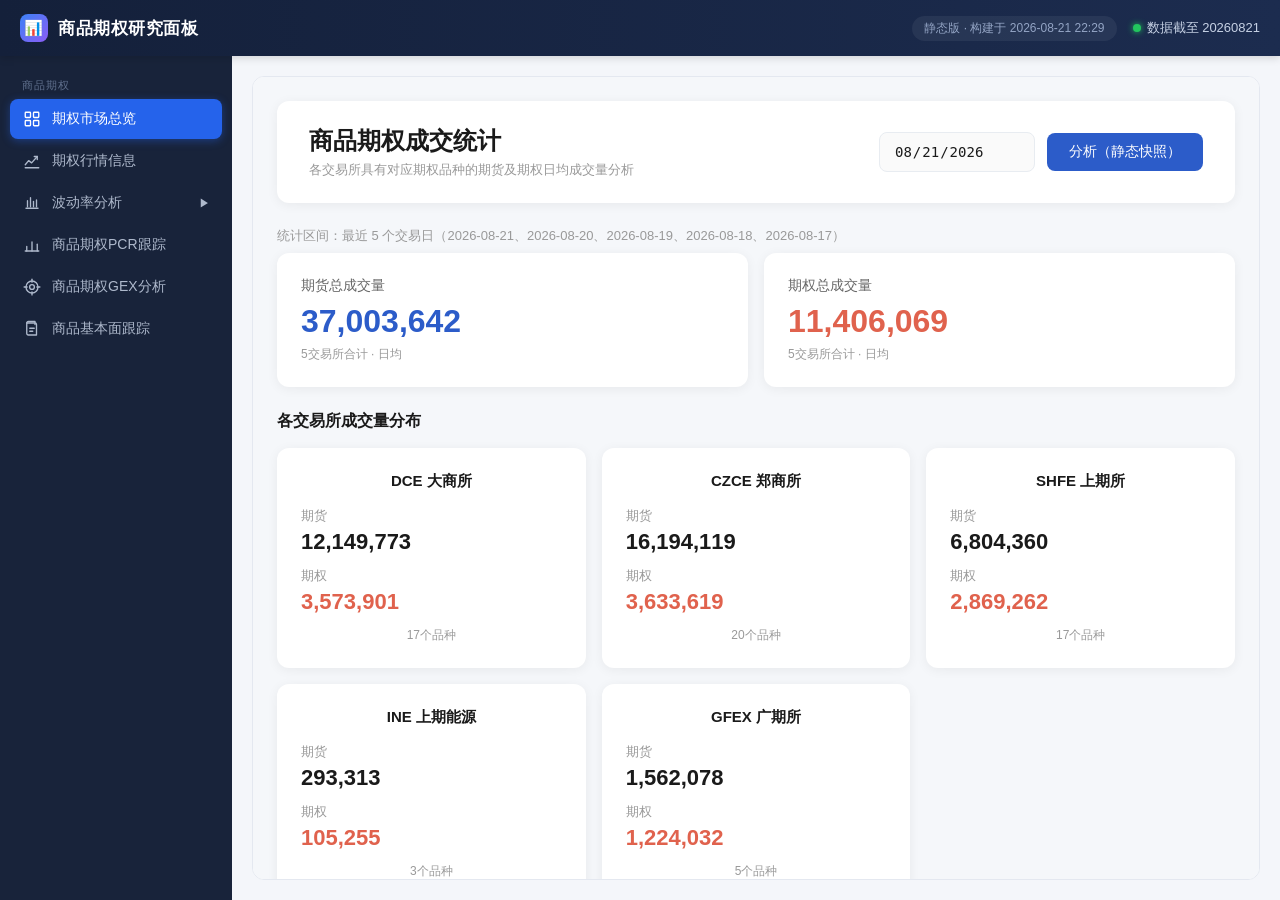
==== commit bb4e3543: "feat: 新增商品基本面跟踪页（庞博知识库最近一周报告卡片）并接入Hub导航" ====
--- a/static/index.html
+++ b/static/index.html
@@ -101,6 +101,7 @@
     </div>
     <div class="nav-item" data-panel="pcr"><span class="ico"><svg viewBox="0 0 24 24" fill="none" stroke="currentColor" stroke-width="1.8" stroke-linecap="round" stroke-linejoin="round"><path d="M5 20v-6"/><path d="M12 20V8"/><path d="M19 20v-9"/><path d="M3 20h18"/></svg></span> 商品期权PCR跟踪</div>
     <div class="nav-item" data-panel="gex"><span class="ico"><svg viewBox="0 0 24 24" fill="none" stroke="currentColor" stroke-width="1.8" stroke-linecap="round" stroke-linejoin="round"><circle cx="12" cy="12" r="8"/><circle cx="12" cy="12" r="3.2"/><path d="M12 1.5v4"/><path d="M12 18.5v4"/><path d="M1.5 12h4"/><path d="M18.5 12h4"/></svg></span> 商品期权GEX分析</div>
+    <div class="nav-item" data-panel="fundamentals"><span class="ico"><svg viewBox="0 0 24 24" fill="none" stroke="currentColor" stroke-width="1.8" stroke-linecap="round" stroke-linejoin="round"><path d="M5 4h11a2 2 0 0 1 2 2v14H7a2 2 0 0 1-2-2V4z"/><path d="M5 4a2 2 0 0 1 2-2h9v4"/><path d="M9 11h6"/><path d="M9 15h4"/></svg></span> 商品基本面跟踪</div>
   </div>
 
   <!-- 内容区 -->
@@ -126,6 +127,9 @@
 
     <!-- 商品期权GEX分析 -->
     <div class="panel" id="panel-gex"><div class="iframe-wrap"><iframe src="sub/gex/index.html"></iframe></div></div>
+
+    <!-- 商品基本面跟踪（庞博知识库最近一周报告整理） -->
+    <div class="panel" id="panel-fundamentals"><div class="iframe-wrap"><iframe src="fundamentals/index.html"></iframe></div></div>
 
   </div>
 </div>
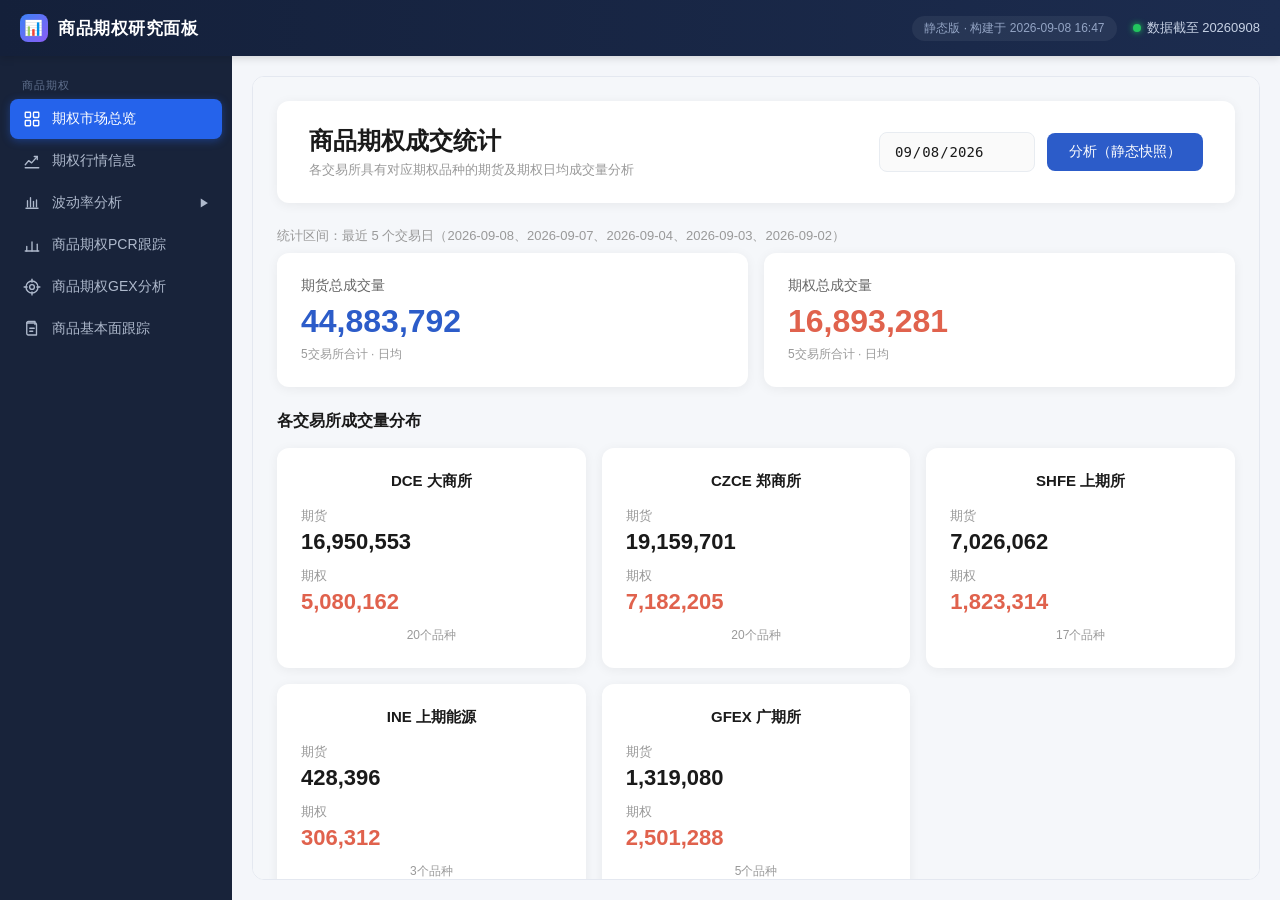
==== commit 4a05d054: "data update 2026/09/08 周二" ====
--- a/static/index.html
+++ b/static/index.html
@@ -1,8 +1,8 @@
 <!DOCTYPE html>
-<html lang="zh-CN">
-<head>
-<meta charset="UTF-8">
-<meta name="viewport" content="width=device-width, initial-scale=1.0">
+<html lang="zh-CN" data-page-node-id="o9Rk34KRooja7tpPln3tlh">
+<head data-page-node-id="chyspYMKg1lBI54D7ZWcBt">
+<meta charset="UTF-8" data-page-node-id="Hr5k5lknktgIHx9rPFVrus">
+<meta name="viewport" content="width=device-width, initial-scale=1.0" data-page-node-id="m4QU3vrq7KOUbX6GEnXh7j">
 <title>商品期权研究面板</title>
 <style>
 :root {
@@ -76,60 +76,60 @@
 }
 </style>
 </head>
-<body>
+<body data-page-node-id="cSanXoWTNp08mwX4ZR3Rdx">
 
 <!-- 顶栏 -->
-<div class="topbar">
-  <div class="brand"><span class="logo">📊</span> 商品期权研究面板</div>
-  <div class="right">
-    <div class="static-note" id="staticNote">静态版 · 数据更新于 --</div>
-    <div class="upd"><span class="dot"></span><span id="updTime">--</span></div>
+<div class="topbar" data-page-node-id="68AkX0PHrvwrtaNaBGN4kt">
+  <div class="brand" data-page-node-id="vw8YEOd70Ub0caGhDaAFgL"><span class="logo" data-page-node-id="FeCHpEj9HBVyzKoERhB3iz">📊</span> 商品期权研究面板</div>
+  <div class="right" data-page-node-id="Rrb88x0mOuv7JnLmzoa2z6">
+    <div class="static-note" id="staticNote" data-page-node-id="ldcdunP6qki6YhNGDgMRDl">静态版 · 数据更新于 --</div>
+    <div class="upd" data-page-node-id="fzC1Dbk5kmfilSubCVpXq0"><span class="dot" data-page-node-id="IlDjLzCATFsa1GFhuPKk5q"></span><span id="updTime" data-page-node-id="8wdDKkuXKkidFLSgcVXgJ1">--</span></div>
   </div>
 </div>
 
-<div class="layout">
+<div class="layout" data-page-node-id="i2RQAEmzfReyZ5aXSforLG">
   <!-- 左侧导航 -->
-  <div class="nav" id="nav">
-    <div class="nav-group">商品期权</div>
-    <div class="nav-item active" data-panel="overview"><span class="ico"><svg viewBox="0 0 24 24" fill="none" stroke="currentColor" stroke-width="1.8" stroke-linecap="round" stroke-linejoin="round"><rect x="3" y="3" width="7" height="7" rx="1"/><rect x="14" y="3" width="7" height="7" rx="1"/><rect x="3" y="14" width="7" height="7" rx="1"/><rect x="14" y="14" width="7" height="7" rx="1"/></svg></span> 期权市场总览</div>
-    <div class="nav-item" data-panel="oi_dist"><span class="ico"><svg viewBox="0 0 24 24" fill="none" stroke="currentColor" stroke-width="1.8" stroke-linecap="round" stroke-linejoin="round"><path d="M3 17l4.5-5.5 4 3L19 6"/><path d="M15 6h4v4"/><path d="M3 21h18"/></svg></span> 期权行情信息</div>
-    <div class="nav-item" data-panel="volAnalysis" id="navVolAnalysis"><span class="ico"><svg viewBox="0 0 24 24" fill="none" stroke="currentColor" stroke-width="1.8" stroke-linecap="round" stroke-linejoin="round"><path d="M4 19h16"/><path d="M6 17V9"/><path d="M10 17V5"/><path d="M14 17v-7"/><path d="M18 17V8"/></svg></span> 波动率分析 <span class="arrow">▶</span></div>
-    <div class="nav-sub" id="navSubVol">
-      <div class="sub-item" data-panel="iv_rank">隐含波动率分析</div>
-      <div class="sub-item" data-panel="vol_hist">历史波动率估计</div>
-      <div class="sub-item" data-panel="vol_corr">标的-波动率相关性</div>
+  <div class="nav" id="nav" data-page-node-id="kEgmyH9sCvxWfTx1yWLeha">
+    <div class="nav-group" data-page-node-id="726aWxSdSfa11ytyJfcGej">商品期权</div>
+    <div class="nav-item active" data-panel="overview" data-page-node-id="EITkFaO2ALr6YKQ0mbjkS8"><span class="ico" data-page-node-id="q0qxZZrRDXFPSCIwykDMlg"><svg viewBox="0 0 24 24" fill="none" stroke="currentColor" stroke-width="1.8" stroke-linecap="round" stroke-linejoin="round" data-page-node-id="B25TaAI4bTuAN9g5uoz5Tc"><rect x="3" y="3" width="7" height="7" rx="1" data-page-node-id="QI14nhUpz9g013ue5tSvvp"/><rect x="14" y="3" width="7" height="7" rx="1" data-page-node-id="gsFEav6QqzQBKTFkYXA749"/><rect x="3" y="14" width="7" height="7" rx="1" data-page-node-id="1XvlEagBrXXzqJ7aebrkd0"/><rect x="14" y="14" width="7" height="7" rx="1" data-page-node-id="vqEDVpaQysyD30s27jjotc"/></svg></span> 期权市场总览</div>
+    <div class="nav-item" data-panel="oi_dist" data-page-node-id="UV105pOInW8oS81ar7l1Cl"><span class="ico" data-page-node-id="TuTA6APmOoeQhZGHgtvUiN"><svg viewBox="0 0 24 24" fill="none" stroke="currentColor" stroke-width="1.8" stroke-linecap="round" stroke-linejoin="round" data-page-node-id="74ZqF49ZAb2WUiZGRsYZ1i"><path d="M3 17l4.5-5.5 4 3L19 6" data-page-node-id="6nRe3eYOCZNKhZ4WriaF1Z"/><path d="M15 6h4v4" data-page-node-id="LwSFSQz3868TQuct9AtbE8"/><path d="M3 21h18" data-page-node-id="cbnySKEjQCOCLIgw8n8jNA"/></svg></span> 期权行情信息</div>
+    <div class="nav-item" data-panel="volAnalysis" id="navVolAnalysis" data-page-node-id="gHQXEStAS8AtYzHyVBAMXJ"><span class="ico" data-page-node-id="D6qSy5NsvnJThrVxkhVjJB"><svg viewBox="0 0 24 24" fill="none" stroke="currentColor" stroke-width="1.8" stroke-linecap="round" stroke-linejoin="round" data-page-node-id="gG5asx9kh6lHhWZm73FKtR"><path d="M4 19h16" data-page-node-id="7U1p5jCLCpgab69GJrLWIR"/><path d="M6 17V9" data-page-node-id="Z3jViSirt3OekcxRaxhCDG"/><path d="M10 17V5" data-page-node-id="bpQpype6KMnQWFO7PZpfB2"/><path d="M14 17v-7" data-page-node-id="XcqHwWgup01y1uoz1mhNXP"/><path d="M18 17V8" data-page-node-id="n5UZZXjLd1d2TJOxhsuiAE"/></svg></span> 波动率分析 <span class="arrow" data-page-node-id="drCOvIej9ah3wHytcSKnnp">▶</span></div>
+    <div class="nav-sub" id="navSubVol" data-page-node-id="VICr3sekHTpasbdff5bCeA">
+      <div class="sub-item" data-panel="iv_rank" data-page-node-id="5KUVWuR0xczAW74DNgurM7">隐含波动率分析</div>
+      <div class="sub-item" data-panel="vol_hist" data-page-node-id="F7QGp8XzUnxHb3jX9QDFGz">历史波动率估计</div>
+      <div class="sub-item" data-panel="vol_corr" data-page-node-id="SGzI6lduupX8THf05WoKTX">标的-波动率相关性</div>
     </div>
-    <div class="nav-item" data-panel="pcr"><span class="ico"><svg viewBox="0 0 24 24" fill="none" stroke="currentColor" stroke-width="1.8" stroke-linecap="round" stroke-linejoin="round"><path d="M5 20v-6"/><path d="M12 20V8"/><path d="M19 20v-9"/><path d="M3 20h18"/></svg></span> 商品期权PCR跟踪</div>
-    <div class="nav-item" data-panel="gex"><span class="ico"><svg viewBox="0 0 24 24" fill="none" stroke="currentColor" stroke-width="1.8" stroke-linecap="round" stroke-linejoin="round"><circle cx="12" cy="12" r="8"/><circle cx="12" cy="12" r="3.2"/><path d="M12 1.5v4"/><path d="M12 18.5v4"/><path d="M1.5 12h4"/><path d="M18.5 12h4"/></svg></span> 商品期权GEX分析</div>
-    <div class="nav-item" data-panel="fundamentals"><span class="ico"><svg viewBox="0 0 24 24" fill="none" stroke="currentColor" stroke-width="1.8" stroke-linecap="round" stroke-linejoin="round"><path d="M5 4h11a2 2 0 0 1 2 2v14H7a2 2 0 0 1-2-2V4z"/><path d="M5 4a2 2 0 0 1 2-2h9v4"/><path d="M9 11h6"/><path d="M9 15h4"/></svg></span> 商品基本面跟踪</div>
+    <div class="nav-item" data-panel="pcr" data-page-node-id="qKnDblHzbf5Ru2UHL5Elhl"><span class="ico" data-page-node-id="MzDFFN1bYPx2Zg8fyVFiqZ"><svg viewBox="0 0 24 24" fill="none" stroke="currentColor" stroke-width="1.8" stroke-linecap="round" stroke-linejoin="round" data-page-node-id="xsYmZXpUpykj020AfnGspk"><path d="M5 20v-6" data-page-node-id="h1gwQqsU8SItH4nc8NEW5F"/><path d="M12 20V8" data-page-node-id="c9PA65vRGkAGv9Yttg4rJ4"/><path d="M19 20v-9" data-page-node-id="FiX0rylYziGpdnb6eCesCJ"/><path d="M3 20h18" data-page-node-id="MwbE0KKu1ygyDo41xDNz7s"/></svg></span> 商品期权PCR跟踪</div>
+    <div class="nav-item" data-panel="gex" data-page-node-id="oP2iNvAx6CwmzW8GzqlP8P"><span class="ico" data-page-node-id="dRZr7vvlhxxrCJX73FX2Lj"><svg viewBox="0 0 24 24" fill="none" stroke="currentColor" stroke-width="1.8" stroke-linecap="round" stroke-linejoin="round" data-page-node-id="xgDBGgX4OcAedYozoouDur"><circle cx="12" cy="12" r="8" data-page-node-id="jV1xz7UiN8b3ry0IjcghYh"/><circle cx="12" cy="12" r="3.2" data-page-node-id="a5t5vVIpTRb6bGk10vucWl"/><path d="M12 1.5v4" data-page-node-id="NLN8oafSfP2PznEt1jsr0r"/><path d="M12 18.5v4" data-page-node-id="E4fmFIJf619ByFPgz1RXS5"/><path d="M1.5 12h4" data-page-node-id="OaMacZk1r7KnW8AcUqVBQz"/><path d="M18.5 12h4" data-page-node-id="mzVKuBp1AODwB08Iwsw3b4"/></svg></span> 商品期权GEX分析</div>
+    <div class="nav-item" data-panel="fundamentals" data-page-node-id="SlTyryo1awZs3kKDV7Tqtb"><span class="ico" data-page-node-id="0vdpwddqwHH3Iol4UurDEb"><svg viewBox="0 0 24 24" fill="none" stroke="currentColor" stroke-width="1.8" stroke-linecap="round" stroke-linejoin="round" data-page-node-id="xBJ3iDUisddIguSIrRcSxQ"><path d="M5 4h11a2 2 0 0 1 2 2v14H7a2 2 0 0 1-2-2V4z" data-page-node-id="LZ7kh6FvW3JxbMNz2VxqNU"/><path d="M5 4a2 2 0 0 1 2-2h9v4" data-page-node-id="qMODABJyxVEwP3Wcnda6Bt"/><path d="M9 11h6" data-page-node-id="JwzmcyZj80inefI2Fxp6su"/><path d="M9 15h4" data-page-node-id="lW1eYZz7zKW3C4ODDCbabi"/></svg></span> 商品基本面跟踪</div>
   </div>
 
   <!-- 内容区 -->
-  <div class="content">
+  <div class="content" data-page-node-id="bWstM82aOA8Ohs4mESco6F">
 
     <!-- 期权市场总览 -->
-    <div class="panel show" id="panel-overview"><div class="iframe-wrap"><iframe src="sub/overview/index.html"></iframe></div></div>
+    <div class="panel show" id="panel-overview" data-page-node-id="b7WDKZ1ISTFFUgmuscXDaZ"><div class="iframe-wrap" data-page-node-id="WGQF1W88MEojnfKY40sVsv"><iframe src="sub/overview/index.html" data-page-node-id="tgLsolLDaDvqEatSgbFsOI"></iframe></div></div>
 
     <!-- 期权行情信息 -->
-    <div class="panel" id="panel-oi_dist"><div class="iframe-wrap"><iframe src="sub/oi_dist/index.html"></iframe></div></div>
+    <div class="panel" id="panel-oi_dist" data-page-node-id="abPUBPCIrBmEHO3J9EoT1e"><div class="iframe-wrap" data-page-node-id="YDebMPb6Rax5NZo78om6Xf"><iframe src="sub/oi_dist/index.html" data-page-node-id="8pIBljQ5CyycOY33mgDj1M"></iframe></div></div>
 
     <!-- 波动率分析：历史波动率估计 -->
-    <div class="panel" id="panel-vol_hist"><div class="iframe-wrap"><iframe src="sub/vol_hist/index.html"></iframe></div></div>
+    <div class="panel" id="panel-vol_hist" data-page-node-id="WASVj9ja59Z6WSdIDoNjs8"><div class="iframe-wrap" data-page-node-id="xRl4Em7pqY9uqW9dd8S0b0"><iframe src="sub/vol_hist/index.html" data-page-node-id="ABQy3ZovU6Rqp8kO2ywR1r"></iframe></div></div>
 
     <!-- 波动率分析：隐含波动率分位图（IV_Rank 子服务） -->
-    <div class="panel" id="panel-iv_rank"><div class="iframe-wrap"><iframe src="sub/iv_rank/index.html"></iframe></div></div>
+    <div class="panel" id="panel-iv_rank" data-page-node-id="Sqo2jUOyWwwz4PM1y5sq5G"><div class="iframe-wrap" data-page-node-id="seCeSWmh1F5IW6VhWgGRmb"><iframe src="sub/iv_rank/index.html" data-page-node-id="USDyA900KyvpkfEYTfHHCd"></iframe></div></div>
 
     <!-- 波动率分析：标的-波动率相关性（纯静态页） -->
-    <div class="panel" id="panel-vol_corr"><div class="iframe-wrap"><iframe src="corr/index.html"></iframe></div></div>
+    <div class="panel" id="panel-vol_corr" data-page-node-id="4EDHVabLOx7xppnoVmtWZd"><div class="iframe-wrap" data-page-node-id="OGQRM3zQbyP0zYayJQghZz"><iframe src="corr/index.html" data-page-node-id="6K4NbCmk7zx5BGw15NABMf"></iframe></div></div>
 
     <!-- 商品期权PCR跟踪 -->
-    <div class="panel" id="panel-pcr"><div class="iframe-wrap"><iframe src="sub/pcr/index.html"></iframe></div></div>
+    <div class="panel" id="panel-pcr" data-page-node-id="7ewTDauiNe94BI1H0QUYOj"><div class="iframe-wrap" data-page-node-id="GWbsDNZmPBYHpKKXD5AkWO"><iframe src="sub/pcr/index.html" data-page-node-id="WBIKH3pDFtwKJmDg18bCpd"></iframe></div></div>
 
     <!-- 商品期权GEX分析 -->
-    <div class="panel" id="panel-gex"><div class="iframe-wrap"><iframe src="sub/gex/index.html"></iframe></div></div>
+    <div class="panel" id="panel-gex" data-page-node-id="OnaMOCEMJICeHyYkINgeiN"><div class="iframe-wrap" data-page-node-id="kZtAuVOBg4H0oFDHVbITOk"><iframe src="sub/gex/index.html" data-page-node-id="tCDNxdecJVDNxrz2XT9YsB"></iframe></div></div>
 
     <!-- 商品基本面跟踪（庞博知识库最近一周报告整理） -->
-    <div class="panel" id="panel-fundamentals"><div class="iframe-wrap"><iframe src="fundamentals/index.html"></iframe></div></div>
+    <div class="panel" id="panel-fundamentals" data-page-node-id="ZrCGLEtPDlism8E1mQsnZn"><div class="iframe-wrap" data-page-node-id="JGrzK8wjPghkbEtTnYrHxA"><iframe src="fundamentals/index.html" data-page-node-id="pM9Y1KwDHheBEQ1wRrfN29"></iframe></div></div>
 
   </div>
 </div>
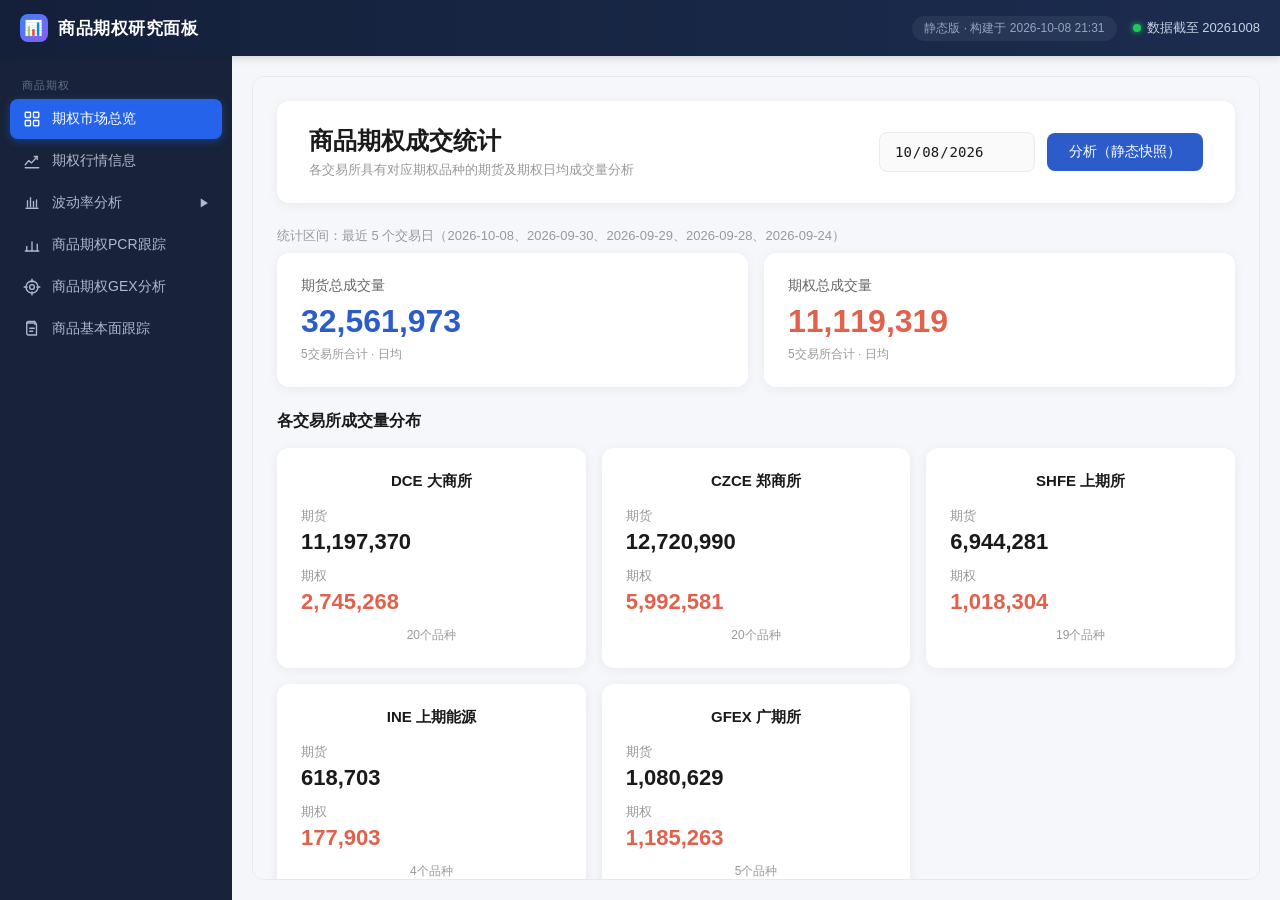
==== commit 096db1b7: "perf: Hub 首页 iframe 懒加载，首屏 echarts 下载 8MB->1MB - 7 个非默认面板 iframe 由 src 改为 data-src，首次切换时才注入 src - sw" ====
--- a/static/index.html
+++ b/static/index.html
@@ -111,25 +111,25 @@
     <div class="panel show" id="panel-overview" data-page-node-id="b7WDKZ1ISTFFUgmuscXDaZ"><div class="iframe-wrap" data-page-node-id="WGQF1W88MEojnfKY40sVsv"><iframe src="sub/overview/index.html" data-page-node-id="tgLsolLDaDvqEatSgbFsOI"></iframe></div></div>
 
     <!-- 期权行情信息 -->
-    <div class="panel" id="panel-oi_dist" data-page-node-id="abPUBPCIrBmEHO3J9EoT1e"><div class="iframe-wrap" data-page-node-id="YDebMPb6Rax5NZo78om6Xf"><iframe src="sub/oi_dist/index.html" data-page-node-id="8pIBljQ5CyycOY33mgDj1M"></iframe></div></div>
+    <div class="panel" id="panel-oi_dist" data-page-node-id="abPUBPCIrBmEHO3J9EoT1e"><div class="iframe-wrap" data-page-node-id="YDebMPb6Rax5NZo78om6Xf"><iframe data-src="sub/oi_dist/index.html" data-page-node-id="8pIBljQ5CyycOY33mgDj1M"></iframe></div></div>
 
     <!-- 波动率分析：历史波动率估计 -->
-    <div class="panel" id="panel-vol_hist" data-page-node-id="WASVj9ja59Z6WSdIDoNjs8"><div class="iframe-wrap" data-page-node-id="xRl4Em7pqY9uqW9dd8S0b0"><iframe src="sub/vol_hist/index.html" data-page-node-id="ABQy3ZovU6Rqp8kO2ywR1r"></iframe></div></div>
+    <div class="panel" id="panel-vol_hist" data-page-node-id="WASVj9ja59Z6WSdIDoNjs8"><div class="iframe-wrap" data-page-node-id="xRl4Em7pqY9uqW9dd8S0b0"><iframe data-src="sub/vol_hist/index.html" data-page-node-id="ABQy3ZovU6Rqp8kO2ywR1r"></iframe></div></div>
 
     <!-- 波动率分析：隐含波动率分位图（IV_Rank 子服务） -->
-    <div class="panel" id="panel-iv_rank" data-page-node-id="Sqo2jUOyWwwz4PM1y5sq5G"><div class="iframe-wrap" data-page-node-id="seCeSWmh1F5IW6VhWgGRmb"><iframe src="sub/iv_rank/index.html" data-page-node-id="USDyA900KyvpkfEYTfHHCd"></iframe></div></div>
+    <div class="panel" id="panel-iv_rank" data-page-node-id="Sqo2jUOyWwwz4PM1y5sq5G"><div class="iframe-wrap" data-page-node-id="seCeSWmh1F5IW6VhWgGRmb"><iframe data-src="sub/iv_rank/index.html" data-page-node-id="USDyA900KyvpkfEYTfHHCd"></iframe></div></div>
 
     <!-- 波动率分析：标的-波动率相关性（纯静态页） -->
-    <div class="panel" id="panel-vol_corr" data-page-node-id="4EDHVabLOx7xppnoVmtWZd"><div class="iframe-wrap" data-page-node-id="OGQRM3zQbyP0zYayJQghZz"><iframe src="corr/index.html" data-page-node-id="6K4NbCmk7zx5BGw15NABMf"></iframe></div></div>
+    <div class="panel" id="panel-vol_corr" data-page-node-id="4EDHVabLOx7xppnoVmtWZd"><div class="iframe-wrap" data-page-node-id="OGQRM3zQbyP0zYayJQghZz"><iframe data-src="corr/index.html" data-page-node-id="6K4NbCmk7zx5BGw15NABMf"></iframe></div></div>
 
     <!-- 商品期权PCR跟踪 -->
-    <div class="panel" id="panel-pcr" data-page-node-id="7ewTDauiNe94BI1H0QUYOj"><div class="iframe-wrap" data-page-node-id="GWbsDNZmPBYHpKKXD5AkWO"><iframe src="sub/pcr/index.html" data-page-node-id="WBIKH3pDFtwKJmDg18bCpd"></iframe></div></div>
+    <div class="panel" id="panel-pcr" data-page-node-id="7ewTDauiNe94BI1H0QUYOj"><div class="iframe-wrap" data-page-node-id="GWbsDNZmPBYHpKKXD5AkWO"><iframe data-src="sub/pcr/index.html" data-page-node-id="WBIKH3pDFtwKJmDg18bCpd"></iframe></div></div>
 
     <!-- 商品期权GEX分析 -->
-    <div class="panel" id="panel-gex" data-page-node-id="OnaMOCEMJICeHyYkINgeiN"><div class="iframe-wrap" data-page-node-id="kZtAuVOBg4H0oFDHVbITOk"><iframe src="sub/gex/index.html" data-page-node-id="tCDNxdecJVDNxrz2XT9YsB"></iframe></div></div>
+    <div class="panel" id="panel-gex" data-page-node-id="OnaMOCEMJICeHyYkINgeiN"><div class="iframe-wrap" data-page-node-id="kZtAuVOBg4H0oFDHVbITOk"><iframe data-src="sub/gex/index.html" data-page-node-id="tCDNxdecJVDNxrz2XT9YsB"></iframe></div></div>
 
     <!-- 商品基本面跟踪（庞博知识库最近一周报告整理） -->
-    <div class="panel" id="panel-fundamentals" data-page-node-id="ZrCGLEtPDlism8E1mQsnZn"><div class="iframe-wrap" data-page-node-id="JGrzK8wjPghkbEtTnYrHxA"><iframe src="fundamentals/index.html" data-page-node-id="pM9Y1KwDHheBEQ1wRrfN29"></iframe></div></div>
+    <div class="panel" id="panel-fundamentals" data-page-node-id="ZrCGLEtPDlism8E1mQsnZn"><div class="iframe-wrap" data-page-node-id="JGrzK8wjPghkbEtTnYrHxA"><iframe data-src="fundamentals/index.html" data-page-node-id="pM9Y1KwDHheBEQ1wRrfN29"></iframe></div></div>
 
   </div>
 </div>
@@ -139,7 +139,15 @@
 function switchPanel(panel) {
   document.querySelectorAll('.panel').forEach(p => p.classList.remove('show'));
   const el = document.getElementById('panel-' + panel);
-  if (el) el.classList.add('show');
+  if (el) {
+    // 懒加载：首次切换到该面板时才注入 iframe src，首屏只下载当前面板 1MB echarts（其余面板延迟到点击时）
+    const iframe = el.querySelector('iframe');
+    if (iframe && !iframe.dataset.loaded && iframe.dataset.src) {
+      iframe.src = iframe.dataset.src;
+      iframe.dataset.loaded = '1';
+    }
+    el.classList.add('show');
+  }
   document.querySelectorAll('.nav-item').forEach(n => n.classList.toggle('active', n.dataset.panel === panel));
   document.querySelectorAll('.sub-item').forEach(n => n.classList.toggle('active', n.dataset.panel === panel));
   // 切换到 iframe 面板时通知 ECharts resize（避免隐藏初始化拿到 0 宽）
